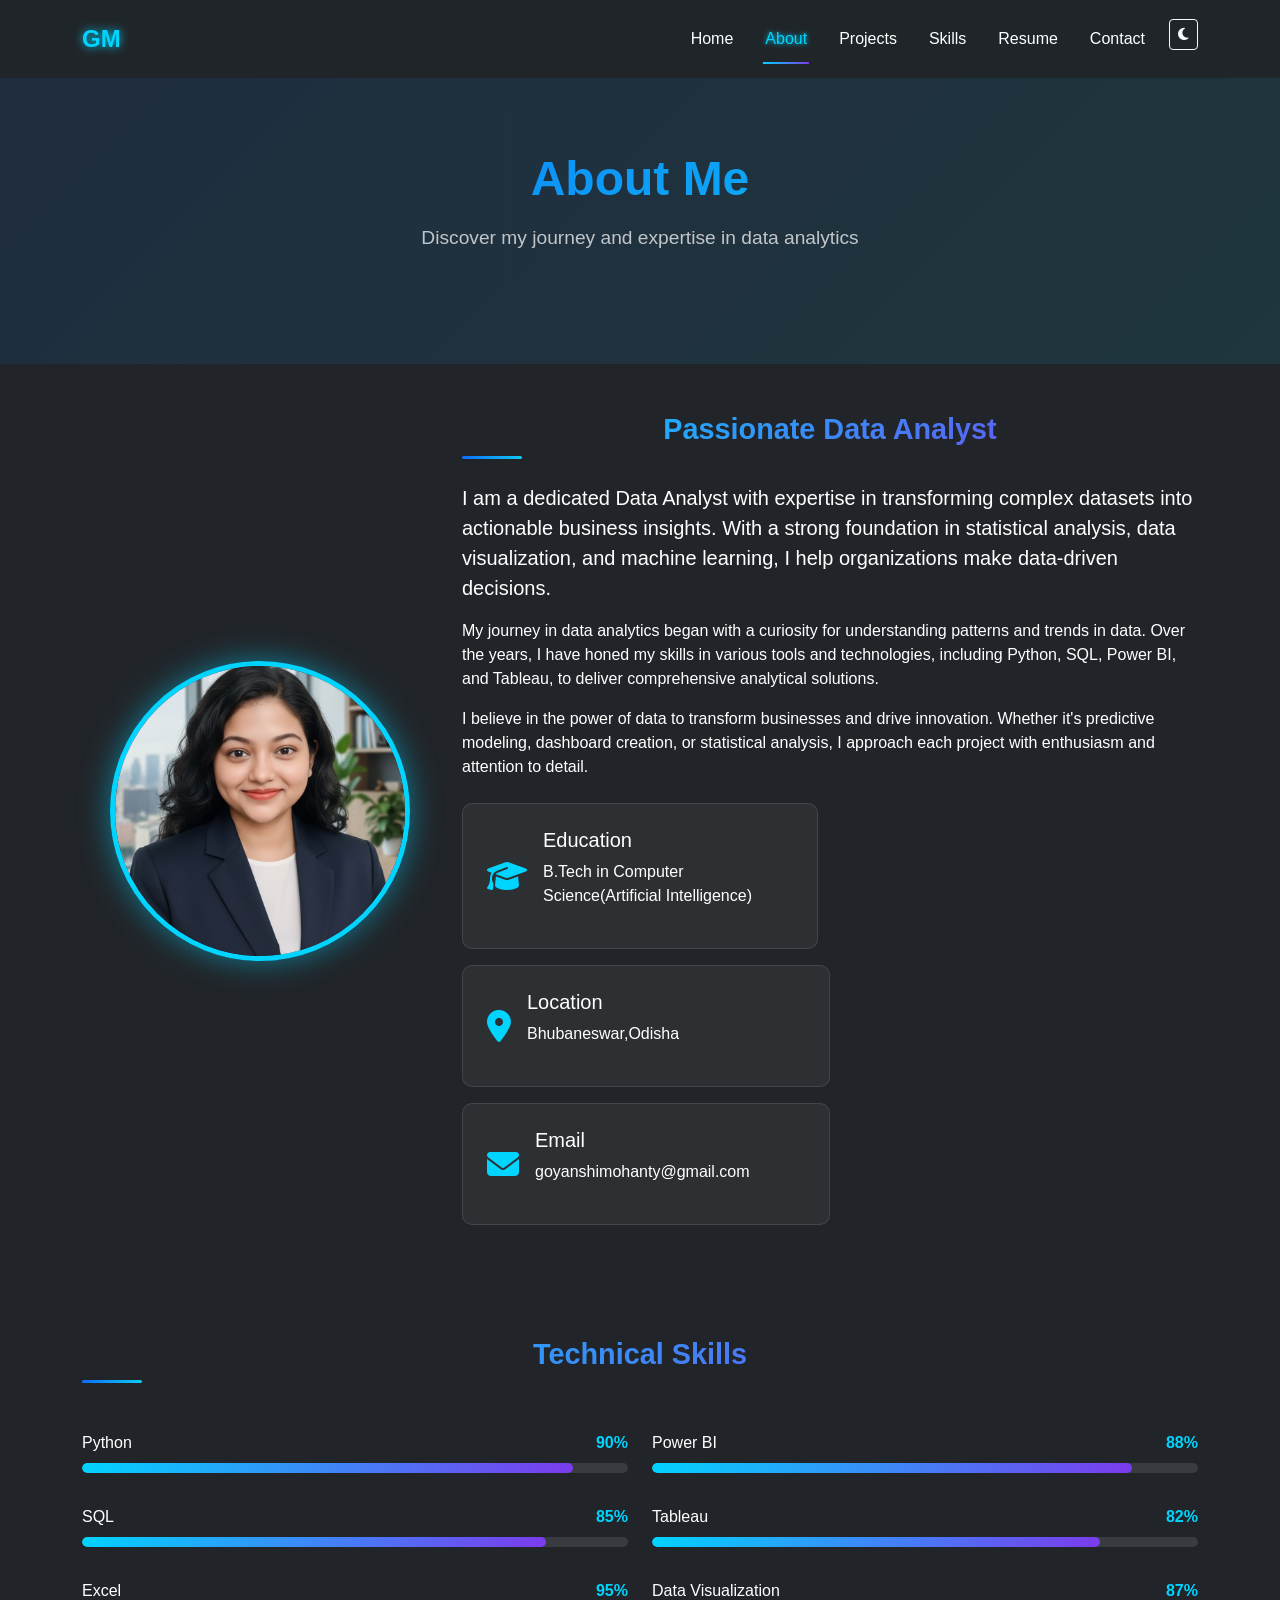
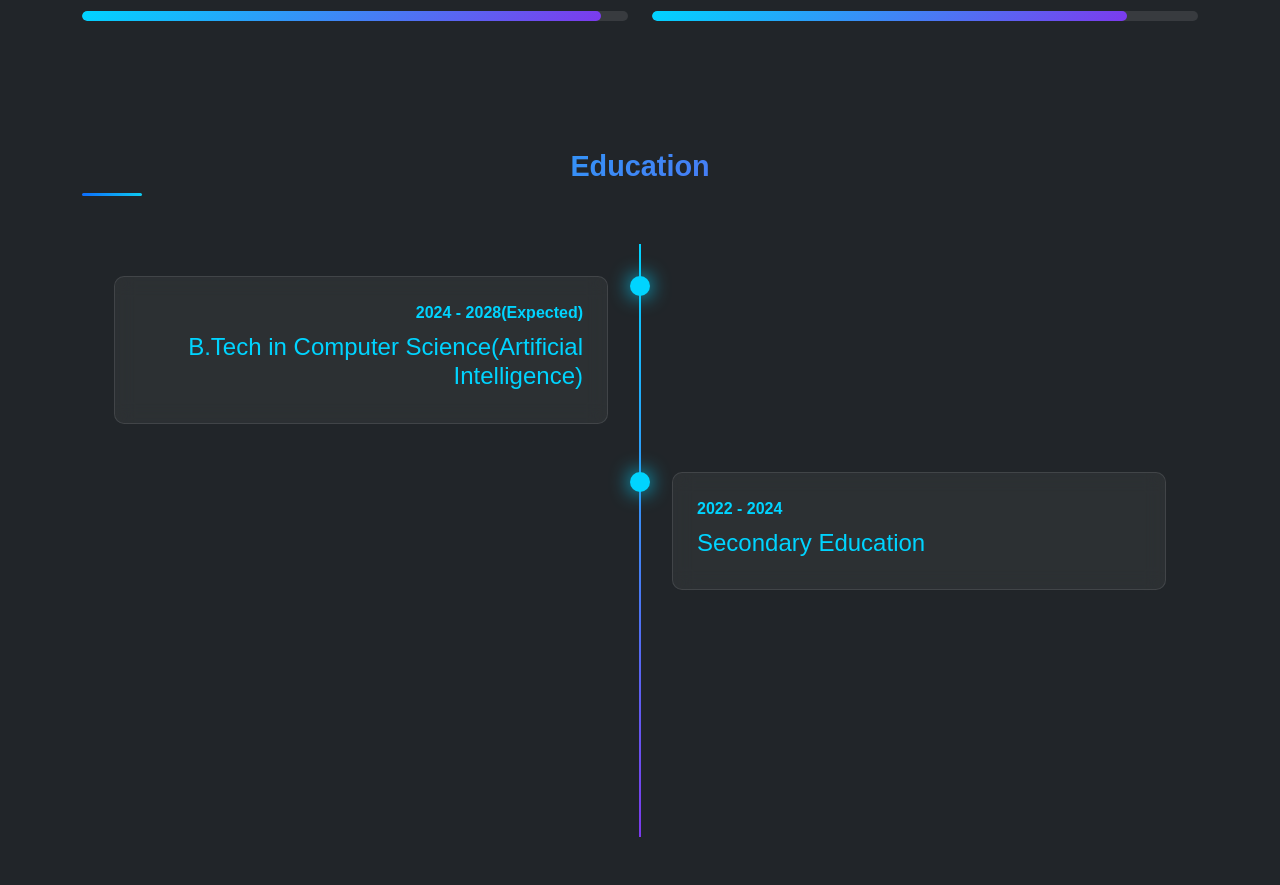
==== about.html @ 5e833d1a "Add files via upload" ====
<!DOCTYPE html>
<html lang="en">
<head>
    <meta charset="UTF-8">
    <meta name="viewport" content="width=device-width, initial-scale=1.0">
    <title>About - Goyanshi Mohanty</title>
    <link href="https://cdn.jsdelivr.net/npm/bootstrap@5.3.0/dist/css/bootstrap.min.css" rel="stylesheet">
    <link rel="stylesheet" href="https://cdnjs.cloudflare.com/ajax/libs/font-awesome/6.4.0/css/all.min.css">
    <link rel="stylesheet" href="css/style.css">
    <link rel="stylesheet" href="css/animations.css">
</head>
<body>
    <!-- Navigation -->
    <nav class="navbar navbar-expand-lg navbar-dark fixed-top" id="mainNav">
        <div class="container">
            <a class="navbar-brand" href="index.html">GM</a>
            <button class="navbar-toggler" type="button" data-bs-toggle="collapse" data-bs-target="#navbarNav">
                <span class="navbar-toggler-icon"></span>
            </button>
            <div class="collapse navbar-collapse" id="navbarNav">
                <ul class="navbar-nav ms-auto">
                    <li class="nav-item"><a class="nav-link" href="index.html">Home</a></li>
                    <li class="nav-item"><a class="nav-link active" href="about.html">About</a></li>
                    <li class="nav-item"><a class="nav-link" href="projects.html">Projects</a></li>
                    <li class="nav-item"><a class="nav-link" href="skills.html">Skills</a></li>
                    <li class="nav-item"><a class="nav-link" href="resume.html">Resume</a></li>
                    <li class="nav-item"><a class="nav-link" href="contact.html">Contact</a></li>
                    <li class="nav-item">
                        <button class="btn btn-outline-light btn-sm ms-2" id="themeToggle">
                            <i class="fas fa-moon"></i>
                        </button>
                    </li>
                </ul>
            </div>
        </div>
    </nav>

    <!-- Page Header -->
    <section class="page-header">
        <div class="container">
            <div class="row">
                <div class="col-lg-12 text-center">
                    <h1 class="page-title">About Me</h1>
                    <p class="page-subtitle">Discover my journey and expertise in data analytics</p>
                </div>
            </div>
        </div>
    </section>

    <!-- About Content -->
    <section class="py-5">
        <div class="container">
            <div class="row align-items-center">
                <div class="col-lg-4">
                    <div class="profile-image-container reveal">
                        <img src="coat.jpg" alt="Goyanshi Mohanty" class="profile-image">
                        <div class="profile-overlay">
                            <div class="profile-info">
                                <h3>Goyanshi Mohanty</h3>
                                <p>Data Analyst</p>
                                <div class="social-links">
                                    <a href="#"><i class="fab fa-linkedin"></i></a>
                                    <a href="#"><i class="fab fa-github"></i></a>
                                    <a href="#"><i class="fab fa-twitter"></i></a>
                                </div>
                            </div>
                        </div>
                    </div>
                </div>
                <div class="col-lg-8">
                    <div class="about-content reveal">
                        <h2 class="section-title">Passionate Data Analyst</h2>
                        <p class="lead">I am a dedicated Data Analyst with expertise in transforming complex datasets into actionable business insights. With a strong foundation in statistical analysis, data visualization, and machine learning, I help organizations make data-driven decisions.</p>
                        <p>My journey in data analytics began with a curiosity for understanding patterns and trends in data. Over the years, I have honed my skills in various tools and technologies, including Python, SQL, Power BI, and Tableau, to deliver comprehensive analytical solutions.</p>
                        <p>I believe in the power of data to transform businesses and drive innovation. Whether it's predictive modeling, dashboard creation, or statistical analysis, I approach each project with enthusiasm and attention to detail.</p>
                        
                        <div class="row mt-4">
                            <div class="col-md-6">
                                <div class="info-box">
                                    <i class="fas fa-graduation-cap"></i>
                                    <div>
                                        <h5>Education</h5>
                                        <p>B.Tech in Computer Science(Artificial Intelligence)</p>
                                    </div>
                                </div>
                            </div>
                            </div>
                            <div class="col-md-6">
                                <div class="info-box">
                                    <i class="fas fa-map-marker-alt"></i>
                                    <div>
                                        <h5>Location</h5>
                                        <p>Bhubaneswar,Odisha</p>
                                    </div>
                                </div>
                            </div>
                            <div class="col-md-6">
                                <div class="info-box">
                                    <i class="fas fa-envelope"></i>
                                    <div>
                                        <h5>Email</h5>
                                        <p>goyanshimohanty@gmail.com</p>
                                    </div>
                                </div>
                            </div>
                        </div>
                    </div>
                </div>
            </div>
        </div>
    </section>

    <!-- Skills Section -->
    <section class="py-5 bg-dark">
        <div class="container">
            <h2 class="section-title text-center mb-5">Technical Skills</h2>
            <div class="row">
                <div class="col-lg-6">
                    <div class="skill-item reveal">
                        <div class="skill-header">
                            <span>Python</span>
                            <span class="skill-percentage">90%</span>
                        </div>
                        <div class="progress">
                            <div class="progress-bar skill-progress" data-skill="90" style="width: 0%"></div>
                        </div>
                    </div>
                    <div class="skill-item reveal">
                        <div class="skill-header">
                            <span>SQL</span>
                            <span class="skill-percentage">85%</span>
                        </div>
                        <div class="progress">
                            <div class="progress-bar skill-progress" data-skill="85" style="width: 0%"></div>
                        </div>
                    </div>
                    <div class="skill-item reveal">
                        <div class="skill-header">
                            <span>Excel</span>
                            <span class="skill-percentage">95%</span>
                        </div>
                        <div class="progress">
                            <div class="progress-bar skill-progress" data-skill="95" style="width: 0%"></div>
                        </div>
                    </div>
                </div>
                <div class="col-lg-6">
                    <div class="skill-item reveal">
                        <div class="skill-header">
                            <span>Power BI</span>
                            <span class="skill-percentage">88%</span>
                        </div>
                        <div class="progress">
                            <div class="progress-bar skill-progress" data-skill="88" style="width: 0%"></div>
                        </div>
                    </div>
                    <div class="skill-item reveal">
                        <div class="skill-header">
                            <span>Tableau</span>
                            <span class="skill-percentage">82%</span>
                        </div>
                        <div class="progress">
                            <div class="progress-bar skill-progress" data-skill="82" style="width: 0%"></div>
                        </div>
                    </div>
                    <div class="skill-item reveal">
                        <div class="skill-header">
                            <span>Data Visualization</span>
                            <span class="skill-percentage">87%</span>
                        </div>
                        <div class="progress">
                            <div class="progress-bar skill-progress" data-skill="87" style="width: 0%"></div>
                        </div>
                    </div>
                </div>
            </div>
        </div>
    </section>

    <!-- Timeline Section -->
    <section class="py-5">
        <div class="container">
            <h2 class="section-title text-center mb-5">Education</h2>
            <div class="timeline">
                <div class="timeline-item reveal">
                    <div class="timeline-dot"></div>
                    <div class="timeline-content">
                        <div class="timeline-date">2024 - 2028(Expected)
                        </div>
                        <h4>B.Tech in Computer Science(Artificial Intelligence)</h4>
                        
                    
                    </div>
                </div>
                <div class="timeline-item reveal">
                    <div class="timeline-dot"></div>
                    <div class="timeline-content">
                        <div class="timeline-date">2022 - 2024</div>
                        <h4>Secondary Education</h4>
                        
                    </div>
                </div>
                <div class="timeline-item reveal">
                    <div class="timeline-dot"></div>
                    <div class="timeline-content">
                        <div class="timeline-date">2022</div>
                        <h4>Board Of Secondary Education</h4>
                        
                    </div>
                </div>
                
        
            </div>
        </div>
    </section>

    <!-- Back to Top Button -->
    <button id="backToTop" class="back-to-top">
        <i class="fas fa-arrow-up"></i>
    </button>

    <script src="https://cdn.jsdelivr.net/npm/bootstrap@5.3.0/dist/js/bootstrap.bundle.min.js"></script>
    <script src="js/main.js"></script>
    <script src="js/animations.js"></script>
</body>
</html>
---- css/style.css ----
/* ===== BASE STYLES ===== */
:root {
    --primary-color: #0d6efd;
    --secondary-color: #6c757d;
    --success-color: #198754;
    --info-color: #0dcaf0;
    --warning-color: #ffc107;
    --danger-color: #dc3545;
    --dark-color: #212529;
    --light-color: #f8f9fa;
    --neon-blue: #00d4ff;
    --neon-purple: #7c3aed;
    --gradient-primary: linear-gradient(135deg, #667eea 0%, #764ba2 100%);
    --gradient-dark: linear-gradient(135deg, #1e3c72 0%, #2a5298 100%);
    --gradient-neon: linear-gradient(135deg, #00d4ff 0%, #7c3aed 100%);
}

* {
    margin: 0;
    padding: 0;
    box-sizing: border-box;
}

body {
    font-family: 'Inter', -apple-system, BlinkMacSystemFont, 'Segoe UI', Roboto, sans-serif;
    background-color: var(--dark-color);
    color: #ffffff;
    overflow-x: hidden;
    transition: all 0.3s ease;
}

body.light-mode {
    background-color: #ffffff;
    color: #333333;
}

body.light-mode .navbar {
    background-color: rgba(255, 255, 255, 0.95) !important;
    box-shadow: 0 2px 10px rgba(0, 0, 0, 0.1);
}

body.light-mode .navbar-brand,
body.light-mode .nav-link {
    color: #333333 !important;
}

body.light-mode .hero-section {
    background: linear-gradient(135deg, #667eea 0%, #764ba2 100%);
}

/* ===== NAVIGATION ===== */
.navbar {
    background-color: rgba(33, 37, 41, 0.95) !important;
    backdrop-filter: blur(10px);
    transition: all 0.3s ease;
    padding: 1rem 0;
}

.navbar-brand {
    font-weight: bold;
    font-size: 1.5rem;
    color: var(--neon-blue) !important;
    text-shadow: 0 0 10px var(--neon-blue);
}

.nav-link {
    color: #ffffff !important;
    margin: 0 0.5rem;
    position: relative;
    transition: all 0.3s ease;
}

.nav-link:hover,
.nav-link.active {
    color: var(--neon-blue) !important;
    text-shadow: 0 0 5px var(--neon-blue);
}

.nav-link::after {
    content: '';
    position: absolute;
    bottom: -5px;
    left: 50%;
    width: 0;
    height: 2px;
    background: var(--gradient-neon);
    transition: all 0.3s ease;
    transform: translateX(-50%);
}

.nav-link:hover::after,
.nav-link.active::after {
    width: 80%;
}

/* ===== HERO SECTION ===== */
.hero-section {
    min-height: 100vh;
    background: var(--gradient-dark);
    position: relative;
    display: flex;
    align-items: center;
    justify-content: center;
    overflow: hidden;
}

.particles-bg {
    position: absolute;
    top: 0;
    left: 0;
    width: 100%;
    height: 100%;
    z-index: 1;
}

.hero-content {
    position: relative;
    z-index: 2;
    text-align: center;
    padding: 2rem;
}

.hero-title {
    font-size: 3.5rem;
    font-weight: bold;
    margin-bottom: 1rem;
    background: var(--gradient-neon);
    -webkit-background-clip: text;
    -webkit-text-fill-color: transparent;
    background-clip: text;
    text-shadow: 0 0 30px rgba(0, 212, 255, 0.5);
}

.hero-subtitle {
    font-size: 1.5rem;
    color: #b8c5d6;
    margin-bottom: 2rem;
    opacity: 0.9;
}

.hero-buttons .btn {
    margin: 0.5rem;
    padding: 0.75rem 2rem;
    font-size: 1.1rem;
    border-radius: 50px;
    transition: all 0.3s ease;
    position: relative;
    overflow: hidden;
}

.hero-buttons .btn-primary {
    background: var(--gradient-neon);
    border: none;
    box-shadow: 0 4px 15px rgba(0, 212, 255, 0.4);
}

.hero-buttons .btn-primary:hover {
    transform: translateY(-2px);
    box-shadow: 0 6px 20px rgba(0, 212, 255, 0.6);
}

.hero-buttons .btn-outline-light:hover {
    background: rgba(255, 255, 255, 0.1);
    transform: translateY(-2px);
}

/* ===== STATS SECTION ===== */
.hero-stats {
    margin-top: 4rem;
}

.stat-item {
    text-align: center;
    padding: 1rem;
}

.stat-item h3 {
    font-size: 2.5rem;
    font-weight: bold;
    color: var(--neon-blue);
    margin-bottom: 0.5rem;
}

.stat-item p {
    color: #b8c5d6;
    font-size: 1.1rem;
}

/* ===== PAGE HEADER ===== */
.page-header {
    padding: 8rem 0 4rem 0;
    background: var(--gradient-dark);
    text-align: center;
    position: relative;
}

.page-title {
    font-size: 3rem;
    font-weight: bold;
    margin-bottom: 1rem;
    background: var(--gradient-neon);
    -webkit-background-clip: text;
    -webkit-text-fill-color: transparent;
    background-clip: text;
}

.page-subtitle {
    font-size: 1.2rem;
    color: #b8c5d6;
    opacity: 0.9;
}

/* ===== SECTION TITLES ===== */
.section-title {
    font-size: 2.5rem;
    font-weight: bold;
    margin-bottom: 2rem;
    background: var(--gradient-neon);
    -webkit-background-clip: text;
    -webkit-text-fill-color: transparent;
    background-clip: text;
    text-align: center;
}

/* ===== CARDS ===== */
.dashboard-card,
.chart-card,
.project-card,
.skill-category-card {
    background: rgba(255, 255, 255, 0.05);
    border: 1px solid rgba(255, 255, 255, 0.1);
    border-radius: 15px;
    padding: 2rem;
    margin-bottom: 2rem;
    backdrop-filter: blur(10px);
    transition: all 0.3s ease;
    position: relative;
    overflow: hidden;
}

.dashboard-card:hover,
.chart-card:hover,
.project-card:hover,
.skill-category-card:hover {
    transform: translateY(-5px);
    box-shadow: 0 10px 30px rgba(0, 212, 255, 0.3);
    border-color: var(--neon-blue);
}

.card-icon {
    font-size: 3rem;
    margin-bottom: 1rem;
    text-align: center;
}

.dashboard-card h3 {
    font-size: 2.5rem;
    font-weight: bold;
    color: var(--neon-blue);
    margin-bottom: 0.5rem;
    text-align: center;
}

.dashboard-card p {
    text-align: center;
    color: #b8c5d6;
}

/* ===== PROJECT CARDS ===== */
.project-image {
    position: relative;
    overflow: hidden;
    border-radius: 10px;
    margin-bottom: 1rem;
}

.project-image img {
    width: 100%;
    height: 250px;
    object-fit: cover;
    transition: transform 0.3s ease;
}

.project-card:hover .project-image img {
    transform: scale(1.05);
}

.project-overlay {
    position: absolute;
    top: 0;
    left: 0;
    right: 0;
    bottom: 0;
    background: rgba(0, 0, 0, 0.7);
    display: flex;
    align-items: center;
    justify-content: center;
    opacity: 0;
    transition: opacity 0.3s ease;
}

.project-card:hover .project-overlay {
    opacity: 1;
}

.project-content h4 {
    color: var(--neon-blue);
    margin-bottom: 1rem;
}

.project-content p {
    color: #b8c5d6;
    margin-bottom: 1rem;
}

.project-tools .badge {
    margin: 0.25rem;
    padding: 0.5rem 1rem;
    font-size: 0.85rem;
}

/* ===== SKILLS ===== */
.skill-item,
.skill-advanced {
    margin-bottom: 2rem;
}

.skill-header {
    display: flex;
    justify-content: space-between;
    margin-bottom: 0.5rem;
}

.skill-percentage {
    color: var(--neon-blue);
    font-weight: bold;
}

.progress {
    height: 10px;
    background-color: rgba(255, 255, 255, 0.1);
    border-radius: 5px;
    overflow: hidden;
}

.progress-bar {
    background: var(--gradient-neon);
    transition: width 2s ease;
    border-radius: 5px;
}

/* ===== TIMELINE ===== */
.timeline {
    position: relative;
    padding: 2rem 0;
}

.timeline::before {
    content: '';
    position: absolute;
    left: 50%;
    top: 0;
    bottom: 0;
    width: 2px;
    background: var(--gradient-neon);
    transform: translateX(-50%);
}

.timeline-item {
    position: relative;
    margin-bottom: 3rem;
    width: 50%;
    padding: 0 2rem;
}

.timeline-item:nth-child(odd) {
    left: 0;
    text-align: right;
}

.timeline-item:nth-child(even) {
    left: 50%;
    text-align: left;
}

.timeline-dot {
    position: absolute;
    top: 0;
    width: 20px;
    height: 20px;
    background: var(--neon-blue);
    border-radius: 50%;
    box-shadow: 0 0 20px var(--neon-blue);
    z-index: 1;
}

.timeline-item:nth-child(odd) .timeline-dot {
    right: -10px;
}

.timeline-item:nth-child(even) .timeline-dot {
    left: -10px;
}

.timeline-content {
    background: rgba(255, 255, 255, 0.05);
    border: 1px solid rgba(255, 255, 255, 0.1);
    border-radius: 10px;
    padding: 1.5rem;
    backdrop-filter: blur(10px);
}

.timeline-date {
    color: var(--neon-blue);
    font-weight: bold;
    margin-bottom: 0.5rem;
}

.timeline-content h4 {
    color: var(--neon-blue);
    margin-bottom: 0.5rem;
}

.timeline-content h5 {
    color: #b8c5d6;
    margin-bottom: 1rem;
}

/* ===== PROFILE IMAGE ===== */
.profile-image-container {
    position: relative;
    text-align: center;
    margin-bottom: 2rem;
}

.profile-image {
    width: 300px;
    height: 300px;
    border-radius: 50%;
    object-fit: cover;
    border: 5px solid var(--neon-blue);
    box-shadow: 0 0 30px rgba(0, 212, 255, 0.5);
    transition: all 0.3s ease;
}

.profile-image:hover {
    transform: scale(1.05);
    box-shadow: 0 0 50px rgba(0, 212, 255, 0.8);
}

.profile-overlay {
    position: absolute;
    top: 0;
    left: 50%;
    transform: translateX(-50%);
    width: 300px;
    height: 300px;
    border-radius: 50%;
    background: rgba(0, 0, 0, 0.8);
    display: flex;
    align-items: center;
    justify-content: center;
    opacity: 0;
    transition: opacity 0.3s ease;
}

.profile-image-container:hover .profile-overlay {
    opacity: 1;
}

.profile-info h3 {
    color: var(--neon-blue);
    margin-bottom: 0.5rem;
}

.social-links {
    margin-top: 1rem;
}

.social-links a {
    display: inline-block;
    width: 40px;
    height: 40px;
    line-height: 40px;
    text-align: center;
    background: var(--gradient-neon);
    border-radius: 50%;
    color: white;
    margin: 0 0.5rem;
    transition: all 0.3s ease;
}

.social-links a:hover {
    transform: translateY(-3px);
    box-shadow: 0 5px 15px rgba(0, 212, 255, 0.5);
}

/* ===== INFO BOXES ===== */
.info-box {
    display: flex;
    align-items: center;
    background: rgba(255, 255, 255, 0.05);
    border: 1px solid rgba(255, 255, 255, 0.1);
    border-radius: 10px;
    padding: 1.5rem;
    margin-bottom: 1rem;
    transition: all 0.3s ease;
}

.info-box:hover {
    transform: translateX(5px);
    border-color: var(--neon-blue);
}

.info-box i {
    font-size: 2rem;
    color: var(--neon-blue);
    margin-right: 1rem;
}

/* ===== FILTER BUTTONS ===== */
.filter-buttons {
    margin-bottom: 2rem;
}

.filter-btn {
    margin: 0.5rem;
    border-radius: 50px;
    padding: 0.5rem 1.5rem;
    transition: all 0.3s ease;
}

.filter-btn.active {
    background: var(--gradient-neon);
    border-color: transparent;
}

.filter-btn:hover {
    transform: translateY(-2px);
}

/* ===== RESUME STYLES ===== */
.resume-section {
    background: rgba(255, 255, 255, 0.05);
    border: 1px solid rgba(255, 255, 255, 0.1);
    border-radius: 15px;
    padding: 2rem;
    margin-bottom: 2rem;
    backdrop-filter: blur(10px);
}

.contact-info {
    margin-top: 1rem;
}

.contact-item {
    display: flex;
    align-items: center;
    margin-bottom: 1rem;
    color: #b8c5d6;
}

.contact-item i {
    color: var(--neon-blue);
    margin-right: 1rem;
    width: 20px;
}

.skills-grid {
    display: grid;
    grid-template-columns: 1fr;
    gap: 1rem;
}

.skill-category h4 {
    color: var(--neon-blue);
    margin-bottom: 0.5rem;
}

.skill-category ul {
    list-style: none;
    padding: 0;
}

.skill-category li {
    padding: 0.25rem 0;
    color: #b8c5d6;
}

.education-item {
    margin-bottom: 2rem;
    padding-bottom: 1rem;
    border-bottom: 1px solid rgba(255, 255, 255, 0.1);
}

.education-item:last-child {
    border-bottom: none;
}

.education-item h4 {
    color: var(--neon-blue);
    margin-bottom: 0.5rem;
}

.institution {
    color: #b8c5d6;
    margin-bottom: 0.25rem;
}

.date {
    color: var(--neon-blue);
    font-weight: bold;
    margin-bottom: 0.5rem;
}

.experience-item {
    margin-bottom: 2rem;
    padding-bottom: 1rem;
    border-bottom: 1px solid rgba(255, 255, 255, 0.1);
}

.experience-item:last-child {
    border-bottom: none;
}

.experience-header {
    display: flex;
    justify-content: space-between;
    align-items: center;
    margin-bottom: 0.5rem;
}

.experience-header h4 {
    color: var(--neon-blue);
    margin: 0;
}

.experience-date {
    color: var(--neon-blue);
    font-weight: bold;
}

.company {
    color: #b8c5d6;
    margin-bottom: 1rem;
}

.experience-details {
    list-style: none;
    padding: 0;
}

.experience-details li {
    position: relative;
    padding-left: 1.5rem;
    margin-bottom: 0.5rem;
    color: #b8c5d6;
}

.experience-details li::before {
    content: '▸';
    position: absolute;
    left: 0;
    color: var(--neon-blue);
}

.certifications-grid {
    display: grid;
    grid-template-columns: 1fr;
    gap: 1rem;
}

.certification-item {
    display: flex;
    align-items: center;
    background: rgba(255, 255, 255, 0.05);
    border: 1px solid rgba(255, 255, 255, 0.1);
    border-radius: 10px;
    padding: 1rem;
    transition: all 0.3s ease;
}

.certification-item:hover {
    transform: translateY(-2px);
    border-color: var(--neon-blue);
}

.cert-icon {
    font-size: 2rem;
    color: var(--neon-blue);
    margin-right: 1rem;
}

.cert-details h4 {
    color: var(--neon-blue);
    margin-bottom: 0.25rem;
}

.cert-details p {
    color: #b8c5d6;
    margin-bottom: 0.25rem;
}

.cert-date {
    color: var(--neon-blue);
    font-size: 0.9rem;
}

.achievements-list {
    margin-top: 1rem;
}

.achievement-item {
    display: flex;
    align-items: flex-start;
    margin-bottom: 1.5rem;
}

.achievement-item i {
    font-size: 1.5rem;
    margin-right: 1rem;
    margin-top: 0.25rem;
}

.achievement-item h4 {
    color: var(--neon-blue);
    margin-bottom: 0.25rem;
}

.achievement-item p {
    color: #b8c5d6;
    margin: 0;
}

/* ===== CONTACT FORM ===== */
.contact-form-container,
.contact-info-container {
    background: rgba(255, 255, 255, 0.05);
    border: 1px solid rgba(255, 255, 255, 0.1);
    border-radius: 15px;
    padding: 2rem;
    backdrop-filter: blur(10px);
}

.form-control {
    background: rgba(255, 255, 255, 0.1);
    border: 1px solid rgba(255, 255, 255, 0.2);
    color: #ffffff;
    border-radius: 10px;
    padding: 0.75rem 1rem;
    transition: all 0.3s ease;
}

.form-control:focus {
    background: rgba(255, 255, 255, 0.15);
    border-color: var(--neon-blue);
    box-shadow: 0 0 15px rgba(0, 212, 255, 0.3);
    color: #ffffff;
}

.form-control::placeholder {
    color: rgba(255, 255, 255, 0.5);
}

.form-label {
    color: #b8c5d6;
    margin-bottom: 0.5rem;
    font-weight: 500;
}

.contact-info-grid {
    display: grid;
    gap: 1.5rem;
}

.contact-info-item {
    display: flex;
    align-items: center;
    background: rgba(255, 255, 255, 0.05);
    border: 1px solid rgba(255, 255, 255, 0.1);
    border-radius: 10px;
    padding: 1.5rem;
    transition: all 0.3s ease;
}

.contact-info-item:hover {
    transform: translateY(-2px);
    border-color: var(--neon-blue);
}

.contact-icon {
    width: 50px;
    height: 50px;
    background: var(--gradient-neon);
    border-radius: 50%;
    display: flex;
    align-items: center;
    justify-content: center;
    margin-right: 1rem;
    font-size: 1.5rem;
    color: white;
}

.contact-details h4 {
    color: var(--neon-blue);
    margin-bottom: 0.5rem;
}

.contact-details p {
    color: #b8c5d6;
    margin-bottom: 0.5rem;
}

.social-section h4 {
    color: var(--neon-blue);
    margin-bottom: 1rem;
}

.social-links {
    display: flex;
    gap: 1rem;
}

.social-link {
    width: 50px;
    height: 50px;
    border-radius: 50%;
    display: flex;
    align-items: center;
    justify-content: center;
    font-size: 1.5rem;
    color: white;
    transition: all 0.3s ease;
}

.social-link.linkedin {
    background: #0077b5;
}

.social-link.github {
    background: #333333;
}

.social-link.twitter {
    background: #1da1f2;
}

.social-link.instagram {
    background: linear-gradient(45deg, #f09433 0%, #e6683c 25%, #dc2743 50%, #cc2366 75%, #bc1888 100%);
}

.social-link.medium {
    background: #000000;
}

.social-link:hover {
    transform: translateY(-3px);
    box-shadow: 0 5px 15px rgba(0, 0, 0, 0.3);
}

.map-container {
    border-radius: 15px;
    overflow: hidden;
    box-shadow: 0 10px 30px rgba(0, 0, 0, 0.3);
}

.accordion-item {
    background: rgba(255, 255, 255, 0.05);
    border: 1px solid rgba(255, 255, 255, 0.1);
    margin-bottom: 1rem;
    border-radius: 10px;
    overflow: hidden;
}

.accordion-button {
    background: rgba(255, 255, 255, 0.05);
    color: #ffffff;
    border: none;
    font-weight: 500;
}

.accordion-button:not(.collapsed) {
    background: var(--gradient-neon);
    color: #ffffff;
}

.accordion-button:focus {
    box-shadow: none;
    border: none;
}

.accordion-body {
    background: rgba(255, 255, 255, 0.02);
    color: #b8c5d6;
}

/* ===== ADMIN PANEL ===== */
.admin-panel {
    position: fixed;
    top: 0;
    right: -400px;
    width: 400px;
    height: 100vh;
    background: rgba(33, 37, 41, 0.98);
    backdrop-filter: blur(10px);
    border-left: 1px solid rgba(255, 255, 255, 0.1);
    z-index: 9999;
    transition: right 0.3s ease;
    overflow-y: auto;
}

.admin-panel.active {
    right: 0;
}

.admin-header {
    display: flex;
    justify-content: space-between;
    align-items: center;
    padding: 1.5rem;
    border-bottom: 1px solid rgba(255, 255, 255, 0.1);
}

.admin-header h4 {
    color: var(--neon-blue);
    margin: 0;
}

.admin-close {
    background: none;
    border: none;
    color: #ffffff;
    font-size: 1.5rem;
    cursor: pointer;
    transition: color 0.3s ease;
}

.admin-close:hover {
    color: var(--neon-blue);
}

.admin-content {
    padding: 1.5rem;
}

.admin-tabs {
    display: flex;
    margin-bottom: 1.5rem;
    border-bottom: 1px solid rgba(255, 255, 255, 0.1);
}

.admin-tab {
    background: none;
    border: none;
    color: #b8c5d6;
    padding: 0.75rem 1rem;
    cursor: pointer;
    transition: all 0.3s ease;
    border-bottom: 2px solid transparent;
}

.admin-tab.active {
    color: var(--neon-blue);
    border-bottom-color: var(--neon-blue);
}

.tab-pane {
    display: none;
}

.tab-pane.active {
    display: block;
}

/* ===== CHATBOT ===== */
.chatbot-container {
    position: fixed;
    bottom: 100px;
    right: 20px;
    width: 350px;
    height: 450px;
    background: rgba(33, 37, 41, 0.98);
    backdrop-filter: blur(10px);
    border: 1px solid rgba(255, 255, 255, 0.1);
    border-radius: 15px;
    z-index: 9998;
    display: none;
    flex-direction: column;
    overflow: hidden;
}

.chatbot-container.active {
    display: flex;
}

.chatbot-header {
    background: var(--gradient-neon);
    padding: 1rem;
    display: flex;
    align-items: center;
    justify-content: space-between;
    color: white;
}

.chatbot-close {
    background: none;
    border: none;
    color: white;
    font-size: 1.2rem;
    cursor: pointer;
}

.chatbot-messages {
    flex: 1;
    padding: 1rem;
    overflow-y: auto;
    display: flex;
    flex-direction: column;
    gap: 0.75rem;
}

.chatbot-message {
    max-width: 80%;
    padding: 0.75rem;
    border-radius: 10px;
    word-wrap: break-word;
}

.chatbot-message.bot {
    background: rgba(0, 212, 255, 0.1);
    border: 1px solid rgba(0, 212, 255, 0.3);
    align-self: flex-start;
}

.chatbot-message.user {
    background: var(--gradient-neon);
    align-self: flex-end;
    color: white;
}

.chatbot-input {
    padding: 1rem;
    border-top: 1px solid rgba(255, 255, 255, 0.1);
    display: flex;
    gap: 0.5rem;
}

.chatbot-input input {
    flex: 1;
    background: rgba(255, 255, 255, 0.1);
    border: 1px solid rgba(255, 255, 255, 0.2);
    border-radius: 25px;
    padding: 0.5rem 1rem;
    color: white;
}

.chatbot-input button {
    background: var(--gradient-neon);
    border: none;
    border-radius: 50%;
    width: 40px;
    height: 40px;
    color: white;
    cursor: pointer;
    transition: all 0.3s ease;
}

.chatbot-input button:hover {
    transform: scale(1.1);
}

.chatbot-toggle {
    position: fixed;
    bottom: 20px;
    right: 20px;
    width: 60px;
    height: 60px;
    background: var(--gradient-neon);
    border: none;
    border-radius: 50%;
    color: white;
    font-size: 1.5rem;
    cursor: pointer;
    box-shadow: 0 5px 20px rgba(0, 212, 255, 0.5);
    transition: all 0.3s ease;
    z-index: 9997;
}

.chatbot-toggle:hover {
    transform: scale(1.1);
    box-shadow: 0 8px 25px rgba(0, 212, 255, 0.7);
}

/* ===== BACK TO TOP ===== */
.back-to-top {
    position: fixed;
    bottom: 20px;
    left: 20px;
    width: 50px;
    height: 50px;
    background: var(--gradient-neon);
    border: none;
    border-radius: 50%;
    color: white;
    font-size: 1.2rem;
    cursor: pointer;
    opacity: 0;
    visibility: hidden;
    transition: all 0.3s ease;
    z-index: 9996;
}

.back-to-top.visible {
    opacity: 1;
    visibility: visible;
}

.back-to-top:hover {
    transform: translateY(-3px);
    box-shadow: 0 5px 20px rgba(0, 212, 255, 0.5);
}

/* ===== LOADER ===== */
.loader {
    position: fixed;
    top: 0;
    left: 0;
    width: 100%;
    height: 100%;
    background: var(--gradient-dark);
    display: flex;
    flex-direction: column;
    align-items: center;
    justify-content: center;
    z-index: 10000;
    transition: opacity 0.5s ease;
}

.loader.hidden {
    opacity: 0;
    pointer-events: none;
}

.loader-spinner {
    width: 60px;
    height: 60px;
    border: 4px solid rgba(255, 255, 255, 0.1);
    border-top: 4px solid var(--neon-blue);
    border-radius: 50%;
    animation: spin 1s linear infinite;
    margin-bottom: 1rem;
}

@keyframes spin {
    0% { transform: rotate(0deg); }
    100% { transform: rotate(360deg); }
}

.loader p {
    color: #b8c5d6;
    font-size: 1.2rem;
}

/* ===== SCROLL INDICATOR ===== */
.scroll-indicator {
    position: absolute;
    bottom: 30px;
    left: 50%;
    transform: translateX(-50%);
    color: var(--neon-blue);
    font-size: 2rem;
    animation: bounce 2s infinite;
    z-index: 2;
}

@keyframes bounce {
    0%, 20%, 50%, 80%, 100% {
        transform: translateX(-50%) translateY(0);
    }
    40% {
        transform: translateX(-50%) translateY(-10px);
    }
    60% {
        transform: translateX(-50%) translateY(-5px);
    }
}

/* ===== RESPONSIVE DESIGN ===== */
@media (max-width: 768px) {
    .hero-title {
        font-size: 2.5rem;
    }
    
    .hero-subtitle {
        font-size: 1.2rem;
    }
    
    .page-title {
        font-size: 2rem;
    }
    
    .section-title {
        font-size: 1.8rem;
    }
    
    .timeline::before {
        left: 30px;
    }
    
    .timeline-item {
        width: 100%;
        left: 0 !important;
        padding-left: 60px;
        text-align: left !important;
    }
    
    .timeline-dot {
        left: 20px !important;
        right: auto !important;
    }
    
    .admin-panel {
        width: 100%;
        right: -100%;
    }
    
    .chatbot-container {
        width: 90%;
        right: 5%;
        left: 5%;
    }
    
    .profile-image {
        width: 200px;
        height: 200px;
    }
    
    .profile-overlay {
        width: 200px;
        height: 200px;
    }
}

@media (max-width: 576px) {
    .hero-buttons .btn {
        display: block;
        width: 100%;
        margin: 0.5rem 0;
    }
    
    .stat-item {
        margin-bottom: 1rem;
    }
    
    .filter-buttons {
        text-align: center;
    }
    
    .filter-btn {
        display: block;
        width: 100%;
        margin: 0.25rem 0;
    }
}

/* ===== UTILITY CLASSES ===== */
.reveal {
    opacity: 0;
    transform: translateY(30px);
    transition: all 0.8s ease;
}

.reveal.active {
    opacity: 1;
    transform: translateY(0);
}

.text-neon {
    color: var(--neon-blue);
    text-shadow: 0 0 10px var(--neon-blue);
}

.bg-glass {
    background: rgba(255, 255, 255, 0.05);
    backdrop-filter: blur(10px);
    border: 1px solid rgba(255, 255, 255, 0.1);
}

.border-neon {
    border: 1px solid var(--neon-blue);
    box-shadow: 0 0 15px rgba(0, 212, 255, 0.3);
}


/* ===== CERTIFICATION STYLES ===== */
.certifications-grid {
    display: grid;
    grid-template-columns: repeat(auto-fill, minmax(300px, 1fr));
    gap: 2rem;
    margin-top: 2rem;
}

.certification-item {
    background: rgba(255, 255, 255, 0.05);
    border-radius: 15px;
    padding: 1.5rem;
    display: flex;
    gap: 1.5rem;
    align-items: flex-start;
    transition: all 0.3s ease;
    border: 1px solid rgba(255, 255, 255, 0.1);
}

.certification-item:hover {
    transform: translateY(-5px);
    box-shadow: 0 10px 30px rgba(0, 0, 0, 0.3);
    border-color: rgba(255, 255, 255, 0.2);
}

.cert-logo {
    width: 80px;
    height: 80px;
    min-width: 80px;
    background: white;
    border-radius: 12px;
    display: flex;
    align-items: center;
    justify-content: center;
    padding: 10px;
    box-shadow: 0 4px 15px rgba(0, 0, 0, 0.2);
}

.cert-logo img {
    width: 100%;
    height: 100%;
    object-fit: contain;
}

.cert-icon {
    width: 60px;
    height: 60px;
    min-width: 60px;
    border-radius: 12px;
    display: flex;
    align-items: center;
    justify-content: center;
    font-size: 1.8rem;
    color: white;
    box-shadow: 0 4px 15px rgba(0, 0, 0, 0.2);
}

.cert-icon i {
    filter: drop-shadow(0 2px 4px rgba(0, 0, 0, 0.2));
}

.cert-details {
    flex: 1;
}

.cert-details h4 {
    font-size: 1.1rem;
    font-weight: 700;
    margin-bottom: 0.5rem;
    color: #fff;
    letter-spacing: 0.5px;
}

.cert-details p {
    font-size: 0.9rem;
    color: rgba(255, 255, 255, 0.8);
    margin-bottom: 0.3rem;
    line-height: 1.5;
}

.cert-date {
    display: inline-block;
    background: rgba(255, 255, 255, 0.1);
    padding: 0.25rem 0.75rem;
    border-radius: 20px;
    font-size: 0.85rem;
    color: rgba(255, 255, 255, 0.9);
    margin-top: 0.5rem;
    font-weight: 600;
}

/* Responsive Certifications */
@media (max-width: 768px) {
    .certifications-grid {
        grid-template-columns: 1fr;
        gap: 1.5rem;
    }
    
    .certification-item {
        flex-direction: column;
        text-align: center;
        align-items: center;
    }
    
    .cert-icon {
        margin-bottom: 1rem;
    }
}

/* Resume Section Styles */
.resume-section {
    background: rgba(255, 255, 255, 0.03);
    border-radius: 15px;
    padding: 2rem;
    margin-bottom: 2rem;
    border: 1px solid rgba(255, 255, 255, 0.05);
}

.section-title {
    font-size: 1.8rem;
    font-weight: 700;
    margin-bottom: 1.5rem;
    color: #fff;
    position: relative;
    padding-bottom: 0.75rem;
}

.section-title::after {
    content: '';
    position: absolute;
    bottom: 0;
    left: 0;
    width: 60px;
    height: 3px;
    background: linear-gradient(90deg, #0d6efd, #0dcaf0);
    border-radius: 2px;
}

/* Experience Item Styles */
.experience-item {
    margin-bottom: 2rem;
    padding-bottom: 2rem;
    border-bottom: 1px solid rgba(255, 255, 255, 0.1);
}

.experience-item:last-child {
    border-bottom: none;
    margin-bottom: 0;
    padding-bottom: 0;
}

.experience-header {
    display: flex;
    justify-content: space-between;
    align-items: center;
    margin-bottom: 0.5rem;
    flex-wrap: wrap;
}

.experience-header h4 {
    font-size: 1.3rem;
    font-weight: 600;
    color: #fff;
    margin: 0;
}

.experience-date {
    background: linear-gradient(135deg, #0d6efd, #0dcaf0);
    padding: 0.25rem 1rem;
    border-radius: 20px;
    font-size: 0.9rem;
    color: white;
    font-weight: 600;
}

.company {
    font-size: 1.1rem;
    color: rgba(255, 255, 255, 0.8);
    font-weight: 500;
    margin-bottom: 1rem;
}

.experience-details {
    list-style: none;
    padding-left: 0;
}

.experience-details li {
    position: relative;
    padding-left: 1.5rem;
    margin-bottom: 0.75rem;
    color: rgba(255, 255, 255, 0.8);
    line-height: 1.6;
}

.experience-details li::before {
    content: '▹';
    position: absolute;
    left: 0;
    color: #0dcaf0;
    font-weight: bold;
}

/* Education Item Styles */
.education-item {
    margin-bottom: 2rem;
    padding: 1.5rem;
    background: rgba(255, 255, 255, 0.03);
    border-radius: 10px;
    border-left: 3px solid #0d6efd;
}

.education-item h4 {
    font-size: 1.2rem;
    font-weight: 600;
    color: #fff;
    margin-bottom: 0.5rem;
}

.education-item .institution {
    font-size: 1rem;
    color: rgba(255, 255, 255, 0.9);
    font-weight: 500;
    margin-bottom: 0.25rem;
}

.education-item .date {
    font-size: 0.9rem;
    color: rgba(255, 255, 255, 0.7);
    font-style: italic;
    margin-bottom: 0.5rem;
}

.education-item p:last-child {
    margin-bottom: 0;
    color: rgba(255, 255, 255, 0.8);
}

/* Skills Grid */
.skills-grid {
    display: grid;
    gap: 1.5rem;
}

.skill-category {
    background: rgba(255, 255, 255, 0.03);
    padding: 1.5rem;
    border-radius: 10px;
    border: 1px solid rgba(255, 255, 255, 0.05);
}

.skill-category h4 {
    font-size: 1.1rem;
    font-weight: 600;
    color: #0dcaf0;
    margin-bottom: 1rem;
}

.skill-category ul {
    list-style: none;
    padding: 0;
    margin: 0;
}

.skill-category li {
    padding: 0.5rem 0;
    color: rgba(255, 255, 255, 0.8);
    position: relative;
    padding-left: 1.5rem;
}

.skill-category li::before {
    content: '✓';
    position: absolute;
    left: 0;
    color: #0d6efd;
    font-weight: bold;
}

/* Page Header */
.page-header {
    padding: 150px 0 80px;
    background: linear-gradient(135deg, rgba(13, 110, 253, 0.1), rgba(13, 202, 240, 0.1));
    text-align: center;
}

.page-title {
    font-size: 3rem;
    font-weight: 700;
    margin-bottom: 1rem;
    background: linear-gradient(135deg, #0d6efd, #0dcaf0);
    -webkit-background-clip: text;
    -webkit-text-fill-color: transparent;
    background-clip: text;
}

.page-subtitle {
    font-size: 1.2rem;
    color: rgba(255, 255, 255, 0.8);
    margin-bottom: 2rem;
}

/* Contact Info in Resume */
.contact-info {
    padding: 1rem 0;
}

.contact-item {
    display: flex;
    align-items: center;
    gap: 0.75rem;
    color: rgba(255, 255, 255, 0.8);
    font-size: 0.95rem;
}

.contact-item i {
    color: #0dcaf0;
    font-size: 1.1rem;
}

.social-links {
    display: flex;
    gap: 1rem;
    margin-top: 1rem;
}

.social-links a {
    width: 40px;
    height: 40px;
    border-radius: 50%;
    background: rgba(255, 255, 255, 0.05);
    display: flex;
    align-items: center;
    justify-content: center;
    color: #0dcaf0;
    transition: all 0.3s ease;
    border: 1px solid rgba(255, 255, 255, 0.1);
}

.social-links a:hover {
    background: linear-gradient(135deg, #0d6efd, #0dcaf0);
    color: white;
    transform: translateY(-3px);
    box-shadow: 0 5px 15px rgba(13, 110, 253, 0.3);
}

/* Print Styles */
@media print {
    body {
        background: white !important;
        color: black !important;
    }
    
    .navbar,
    .back-to-top,
    .page-header .btn,
    .footer {
        display: none !important;
    }
    
    .page-header {
        padding: 20px 0;
        background: none;
    }
    
    .page-title {
        color: black !important;
        -webkit-text-fill-color: black !important;
    }
    
    .certification-item,
    .resume-section,
    .education-item {
        break-inside: avoid;
        page-break-inside: avoid;
    }
    
    .cert-icon {
        print-color-adjust: exact;
        -webkit-print-color-adjust: exact;
    }
}
---- css/animations.css ----
/* ===== ANIMATIONS CSS ===== */

/* ===== TYPING ANIMATION ===== */
.typing-cursor {
    display: inline-block;
    width: 3px;
    height: 1.2em;
    background-color: var(--neon-blue);
    animation: blink 1s infinite;
    margin-left: 2px;
    vertical-align: text-bottom;
}

@keyframes blink {
    0%, 50% { opacity: 1; }
    51%, 100% { opacity: 0; }
}

/* ===== PARTICLE ANIMATION ===== */
.particle {
    position: absolute;
    background: var(--neon-blue);
    border-radius: 50%;
    opacity: 0.6;
    animation: float 6s infinite ease-in-out;
}

@keyframes float {
    0%, 100% {
        transform: translateY(0) translateX(0);
        opacity: 0.6;
    }
    25% {
        transform: translateY(-20px) translateX(10px);
        opacity: 0.8;
    }
    50% {
        transform: translateY(-10px) translateX(-10px);
        opacity: 0.4;
    }
    75% {
        transform: translateY(-30px) translateX(5px);
        opacity: 0.7;
    }
}

/* ===== GRADIENT ANIMATION ===== */
@keyframes gradientShift {
    0% {
        background-position: 0% 50%;
    }
    50% {
        background-position: 100% 50%;
    }
    100% {
        background-position: 0% 50%;
    }
}

.animated-gradient {
    background: linear-gradient(270deg, #667eea, #764ba2, #00d4ff, #7c3aed);
    background-size: 800% 800%;
    animation: gradientShift 15s ease infinite;
}

/* ===== COUNTER ANIMATION ===== */
.counter {
    display: inline-block;
    font-weight: bold;
}

@keyframes countUp {
    from {
        opacity: 0;
        transform: translateY(20px);
    }
    to {
        opacity: 1;
        transform: translateY(0);
    }
}

/* ===== SKILL PROGRESS ANIMATION ===== */
.skill-progress-animated {
    animation: progressFill 2s ease-out forwards;
}

@keyframes progressFill {
    from {
        width: 0% !important;
    }
    to {
        width: var(--skill-width) !important;
    }
}

/* ===== REVEAL ANIMATION ===== */
.reveal {
    opacity: 0;
    transform: translateY(30px);
    transition: all 0.8s ease;
}

.reveal.active {
    opacity: 1;
    transform: translateY(0);
}

.reveal-left {
    opacity: 0;
    transform: translateX(-50px);
    transition: all 0.8s ease;
}

.reveal-left.active {
    opacity: 1;
    transform: translateX(0);
}

.reveal-right {
    opacity: 0;
    transform: translateX(50px);
    transition: all 0.8s ease;
}

.reveal-right.active {
    opacity: 1;
    transform: translateX(0);
}

.reveal-scale {
    opacity: 0;
    transform: scale(0.8);
    transition: all 0.8s ease;
}

.reveal-scale.active {
    opacity: 1;
    transform: scale(1);
}

/* ===== HOVER ANIMATIONS ===== */
.hover-lift {
    transition: transform 0.3s ease, box-shadow 0.3s ease;
}

.hover-lift:hover {
    transform: translateY(-5px);
    box-shadow: 0 10px 30px rgba(0, 212, 255, 0.3);
}

.hover-glow {
    transition: all 0.3s ease;
}

.hover-glow:hover {
    box-shadow: 0 0 20px rgba(0, 212, 255, 0.6);
    border-color: var(--neon-blue);
}

.hover-scale {
    transition: transform 0.3s ease;
}

.hover-scale:hover {
    transform: scale(1.05);
}

.hover-rotate {
    transition: transform 0.3s ease;
}

.hover-rotate:hover {
    transform: rotate(5deg);
}

/* ===== PULSE ANIMATION ===== */
.pulse {
    animation: pulse 2s infinite;
}

@keyframes pulse {
    0% {
        transform: scale(1);
        opacity: 1;
    }
    50% {
        transform: scale(1.05);
        opacity: 0.8;
    }
    100% {
        transform: scale(1);
        opacity: 1;
    }
}

/* ===== NEON GLOW ANIMATION ===== */
.neon-glow {
    animation: neonGlow 2s ease-in-out infinite alternate;
}

@keyframes neonGlow {
    from {
        text-shadow: 0 0 10px var(--neon-blue), 0 0 20px var(--neon-blue), 0 0 30px var(--neon-blue);
    }
    to {
        text-shadow: 0 0 20px var(--neon-blue), 0 0 30px var(--neon-blue), 0 0 40px var(--neon-blue);
    }
}

/* ===== SLIDE IN ANIMATIONS ===== */
.slide-in-top {
    animation: slideInTop 0.8s ease-out;
}

@keyframes slideInTop {
    from {
        transform: translateY(-100%);
        opacity: 0;
    }
    to {
        transform: translateY(0);
        opacity: 1;
    }
}

.slide-in-bottom {
    animation: slideInBottom 0.8s ease-out;
}

@keyframes slideInBottom {
    from {
        transform: translateY(100%);
        opacity: 0;
    }
    to {
        transform: translateY(0);
        opacity: 1;
    }
}

.slide-in-left {
    animation: slideInLeft 0.8s ease-out;
}

@keyframes slideInLeft {
    from {
        transform: translateX(-100%);
        opacity: 0;
    }
    to {
        transform: translateX(0);
        opacity: 1;
    }
}

.slide-in-right {
    animation: slideInRight 0.8s ease-out;
}

@keyframes slideInRight {
    from {
        transform: translateX(100%);
        opacity: 0;
    }
    to {
        transform: translateX(0);
        opacity: 1;
    }
}

/* ===== FADE ANIMATIONS ===== */
.fade-in {
    animation: fadeIn 1s ease-out;
}

@keyframes fadeIn {
    from {
        opacity: 0;
    }
    to {
        opacity: 1;
    }
}

.fade-in-up {
    animation: fadeInUp 0.8s ease-out;
}

@keyframes fadeInUp {
    from {
        opacity: 0;
        transform: translateY(30px);
    }
    to {
        opacity: 1;
        transform: translateY(0);
    }
}

.fade-in-down {
    animation: fadeInDown 0.8s ease-out;
}

@keyframes fadeInDown {
    from {
        opacity: 0;
        transform: translateY(-30px);
    }
    to {
        opacity: 1;
        transform: translateY(0);
    }
}

/* ===== BOUNCE ANIMATIONS ===== */
.bounce-in {
    animation: bounceIn 1s ease-out;
}

@keyframes bounceIn {
    0% {
        transform: scale(0.3);
        opacity: 0;
    }
    50% {
        transform: scale(1.05);
        opacity: 1;
    }
    70% {
        transform: scale(0.9);
    }
    100% {
        transform: scale(1);
        opacity: 1;
    }
}

.bounce {
    animation: bounce 2s infinite;
}

@keyframes bounce {
    0%, 20%, 50%, 80%, 100% {
        transform: translateY(0);
    }
    40% {
        transform: translateY(-20px);
    }
    60% {
        transform: translateY(-10px);
    }
}

/* ===== SHAKE ANIMATION ===== */
.shake {
    animation: shake 0.5s;
}

@keyframes shake {
    0%, 100% {
        transform: translateX(0);
    }
    10%, 30%, 50%, 70%, 90% {
        transform: translateX(-5px);
    }
    20%, 40%, 60%, 80% {
        transform: translateX(5px);
    }
}

/* ===== WAVE ANIMATION ===== */
.wave {
    animation: wave 2s infinite;
}

@keyframes wave {
    0%, 100% {
        transform: rotate(0deg);
    }
    25% {
        transform: rotate(-10deg);
    }
    75% {
        transform: rotate(10deg);
    }
}

/* ===== ROTATE ANIMATION ===== */
.rotate {
    animation: rotate 2s linear infinite;
}

@keyframes rotate {
    from {
        transform: rotate(0deg);
    }
    to {
        transform: rotate(360deg);
    }
}

.rotate-slow {
    animation: rotate 10s linear infinite;
}

/* ===== FLIP ANIMATION ===== */
.flip {
    animation: flip 1s ease-in-out;
}

@keyframes flip {
    from {
        transform: rotateY(0);
    }
    to {
        transform: rotateY(360deg);
    }
}

/* ===== ZOOM ANIMATIONS ===== */
.zoom-in {
    animation: zoomIn 0.8s ease-out;
}

@keyframes zoomIn {
    from {
        transform: scale(0);
        opacity: 0;
    }
    to {
        transform: scale(1);
        opacity: 1;
    }
}

.zoom-out {
    animation: zoomOut 0.8s ease-out;
}

@keyframes zoomOut {
    from {
        transform: scale(1);
        opacity: 1;
    }
    to {
        transform: scale(0);
        opacity: 0;
    }
}

/* ===== LOADING ANIMATIONS ===== */
.loading-dots {
    display: inline-block;
}

.loading-dots::after {
    content: '';
    animation: dots 1.5s steps(4, end) infinite;
}

@keyframes dots {
    0%, 20% {
        content: '';
    }
    40% {
        content: '.';
    }
    60% {
        content: '..';
    }
    80%, 100% {
        content: '...';
    }
}

.loading-bar {
    width: 100%;
    height: 4px;
    background: rgba(255, 255, 255, 0.1);
    border-radius: 2px;
    overflow: hidden;
}

.loading-bar::after {
    content: '';
    display: block;
    width: 30%;
    height: 100%;
    background: var(--gradient-neon);
    animation: loadingBar 1.5s ease-in-out infinite;
}

@keyframes loadingBar {
    0% {
        transform: translateX(-100%);
    }
    100% {
        transform: translateX(400%);
    }
}

/* ===== STAGGERED ANIMATIONS ===== */
.stagger-1 {
    animation-delay: 0.1s;
}

.stagger-2 {
    animation-delay: 0.2s;
}

.stagger-3 {
    animation-delay: 0.3s;
}

.stagger-4 {
    animation-delay: 0.4s;
}

.stagger-5 {
    animation-delay: 0.5s;
}

/* ===== PARALLAX EFFECT ===== */
.parallax {
    transform: translateZ(0);
    will-change: transform;
}

/* ===== SCROLL TRIGGERED ANIMATIONS ===== */
.scroll-reveal {
    opacity: 0;
    transform: translateY(50px);
    transition: all 0.8s cubic-bezier(0.4, 0, 0.2, 1);
}

.scroll-reveal.revealed {
    opacity: 1;
    transform: translateY(0);
}

/* ===== CHART ANIMATIONS ===== */
.chart-animate {
    animation: chartGrow 1.5s ease-out;
}

@keyframes chartGrow {
    from {
        transform: scaleY(0);
        transform-origin: bottom;
    }
    to {
        transform: scaleY(1);
    }
}

/* ===== TEXT ANIMATIONS ===== */
.text-focus-in {
    animation: textFocusIn 1s ease-out;
}

@keyframes textFocusIn {
    from {
        filter: blur(12px);
        opacity: 0;
    }
    to {
        filter: blur(0);
        opacity: 1;
    }
}

.text-shadow-pop {
    animation: textShadowPop 0.5s ease-out;
}

@keyframes textShadowPop {
    0% {
        text-shadow: 0 0 0 rgba(0, 212, 255, 0.5);
    }
    100% {
        text-shadow: 0 0 20px rgba(0, 212, 255, 0.8);
    }
}

/* ===== BUTTON ANIMATIONS ===== */
.btn-animate {
    position: relative;
    overflow: hidden;
    transition: all 0.3s ease;
}

.btn-animate::before {
    content: '';
    position: absolute;
    top: 50%;
    left: 50%;
    width: 0;
    height: 0;
    background: rgba(255, 255, 255, 0.2);
    border-radius: 50%;
    transform: translate(-50%, -50%);
    transition: width 0.6s, height 0.6s;
}

.btn-animate:hover::before {
    width: 300px;
    height: 300px;
}

/* ===== CARD FLIP ANIMATION ===== */
.card-flip {
    perspective: 1000px;
}

.card-flip-inner {
    transition: transform 0.6s;
    transform-style: preserve-3d;
}

.card-flip:hover .card-flip-inner {
    transform: rotateY(180deg);
}

.card-front,
.card-back {
    backface-visibility: hidden;
}

.card-back {
    transform: rotateY(180deg);
}

/* ===== SOCIAL ICON ANIMATIONS ===== */
.social-icon-bounce:hover {
    animation: socialBounce 0.5s ease;
}

@keyframes socialBounce {
    0%, 100% {
        transform: translateY(0);
    }
    50% {
        transform: translateY(-10px);
    }
}

/* ===== NAVIGATION ANIMATIONS ===== */
.nav-slide-down {
    animation: navSlideDown 0.5s ease-out;
}

@keyframes navSlideDown {
    from {
        transform: translateY(-100%);
        opacity: 0;
    }
    to {
        transform: translateY(0);
        opacity: 1;
    }
}

/* ===== MODAL ANIMATIONS ===== */
.modal-fade-in {
    animation: modalFadeIn 0.3s ease-out;
}

@keyframes modalFadeIn {
    from {
        opacity: 0;
        transform: scale(0.9);
    }
    to {
        opacity: 1;
        transform: scale(1);
    }
}

/* ===== RESPONSIVE ANIMATIONS ===== */
@media (prefers-reduced-motion: reduce) {
    *,
    *::before,
    *::after {
        animation-duration: 0.01ms !important;
        animation-iteration-count: 1 !important;
        transition-duration: 0.01ms !important;
        scroll-behavior: auto !important;
    }
}

/* ===== PERFORMANCE OPTIMIZATIONS ===== */
.gpu-accelerated {
    transform: translateZ(0);
    backface-visibility: hidden;
    perspective: 1000px;
}

.will-change-transform {
    will-change: transform;
}

.will-change-opacity {
    will-change: opacity;
}
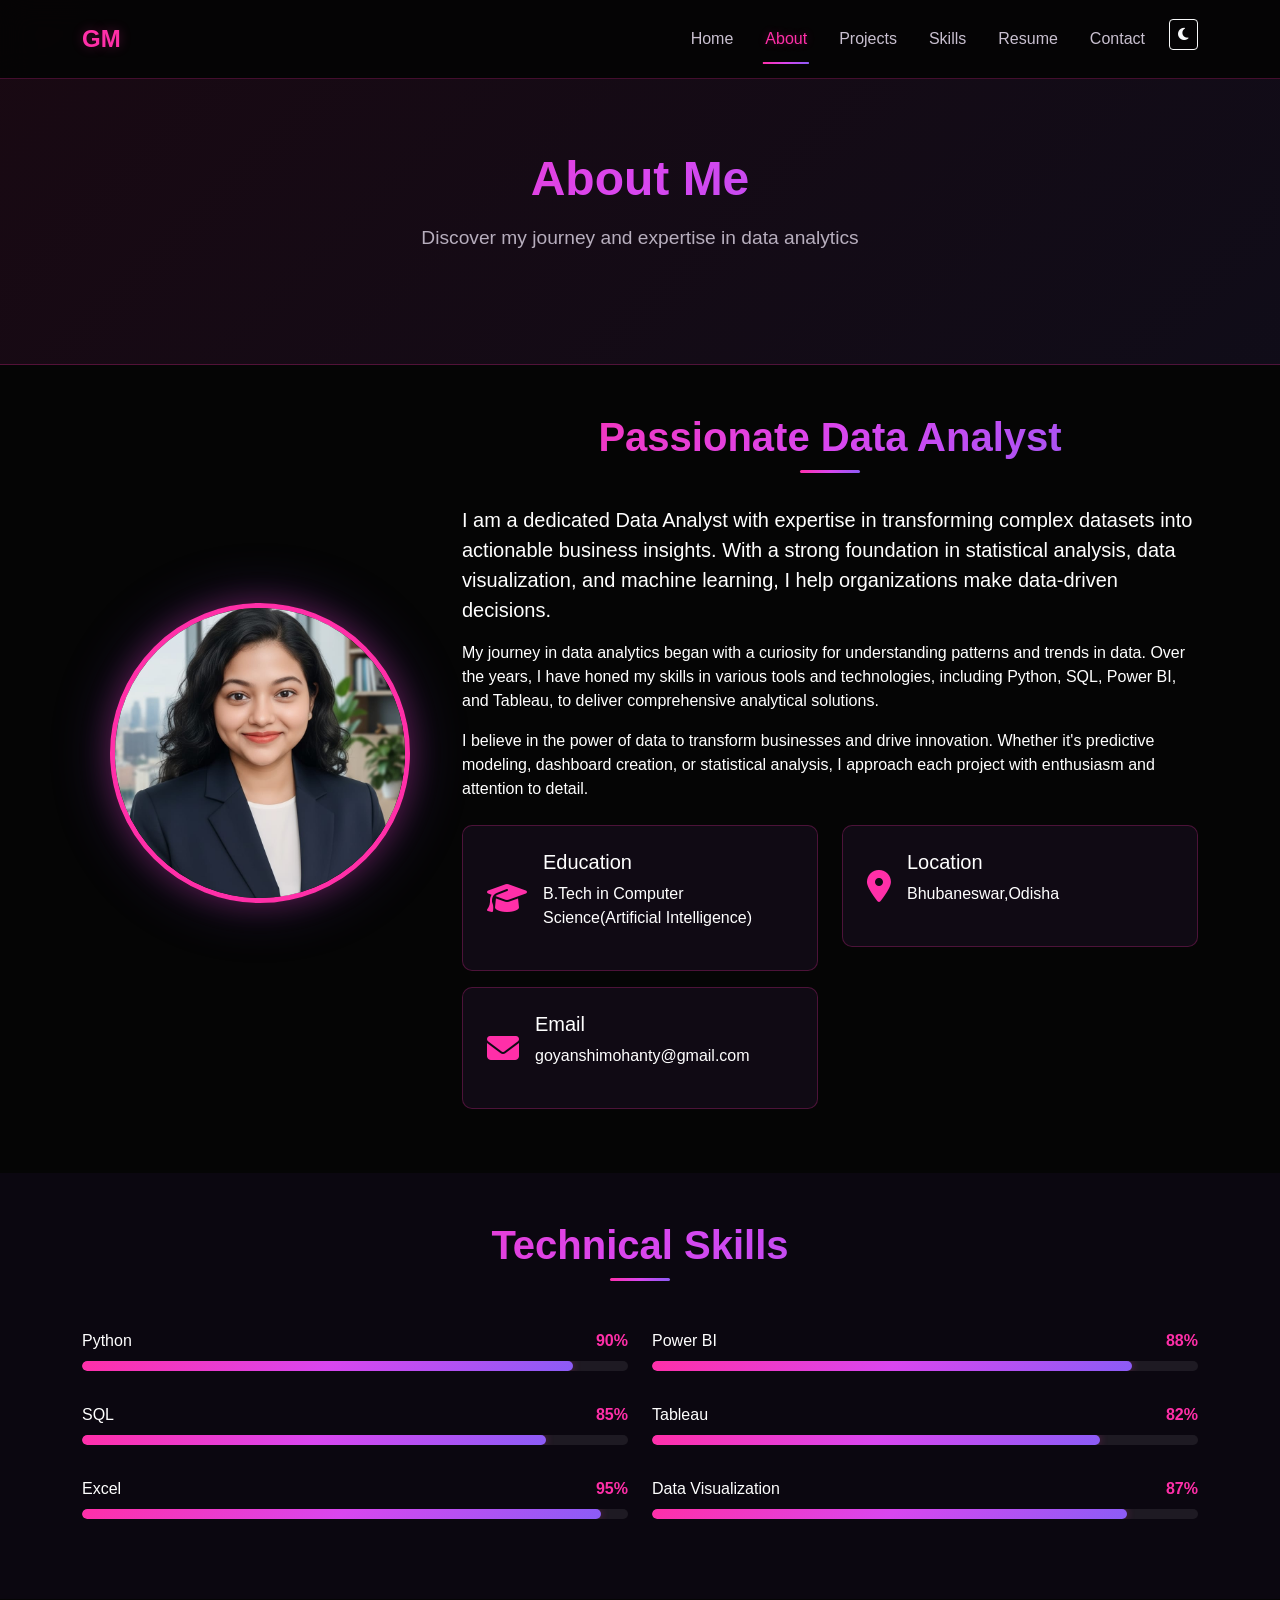
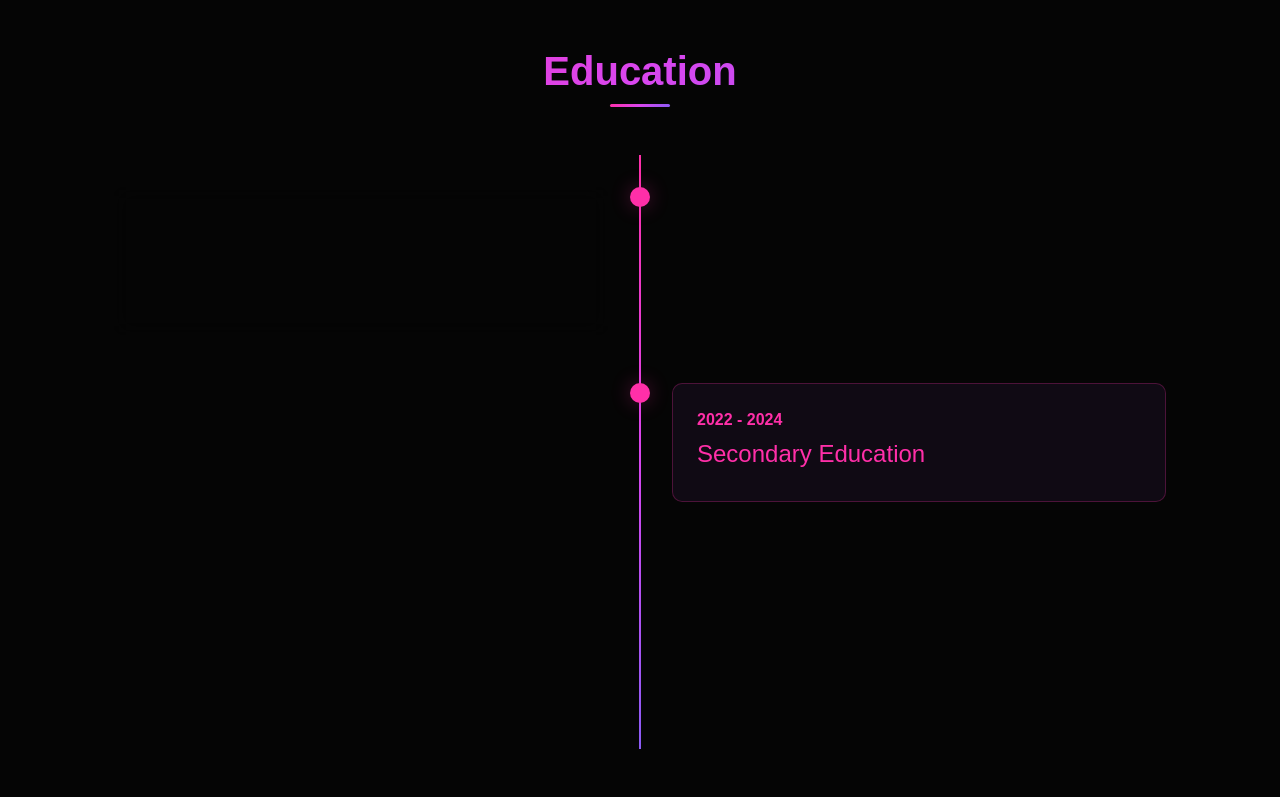
==== commit b422802a: "Add files via upload" ====
--- a/about.html
+++ b/about.html
@@ -84,7 +84,6 @@
                                     </div>
                                 </div>
                             </div>
-                            </div>
                             <div class="col-md-6">
                                 <div class="info-box">
                                     <i class="fas fa-map-marker-alt"></i>
--- a/css/style.css
+++ b/css/style.css
@@ -1,18 +1,43 @@
 /* ===== BASE STYLES ===== */
 :root {
-    --primary-color: #0d6efd;
-    --secondary-color: #6c757d;
-    --success-color: #198754;
-    --info-color: #0dcaf0;
-    --warning-color: #ffc107;
-    --danger-color: #dc3545;
-    --dark-color: #212529;
-    --light-color: #f8f9fa;
-    --neon-blue: #00d4ff;
-    --neon-purple: #7c3aed;
-    --gradient-primary: linear-gradient(135deg, #667eea 0%, #764ba2 100%);
-    --gradient-dark: linear-gradient(135deg, #1e3c72 0%, #2a5298 100%);
-    --gradient-neon: linear-gradient(135deg, #00d4ff 0%, #7c3aed 100%);
+    /* ── NEW PINK / PURPLE / BLACK THEME ── */
+    --primary-color:     #FF2FA8;
+    --secondary-color:   #8B5CF6;
+    --success-color:     #10b981;
+    --info-color:        #D946EF;
+    --warning-color:     #fbbf24;
+    --danger-color:      #f43f5e;
+    --dark-color:        #050505;
+    --light-color:       #f8f9fa;
+
+    /* Accent colours */
+    --neon-pink:         #FF2FA8;
+    --neon-magenta:      #D946EF;
+    --neon-purple:       #8B5CF6;
+
+    /* Backgrounds */
+    --bg-main:           #050505;
+    --bg-secondary:      #0B0710;
+    --bg-card:           #100A14;
+    --bg-card-elevated:  #160B1D;
+
+    /* Text */
+    --text-main:         #FFFFFF;
+    --text-secondary:    #C9C0D0;
+    --text-muted:        #95899D;
+
+    /* Borders & glows */
+    --border-pink:       rgba(255, 47, 168, 0.25);
+    --glow-pink:         rgba(255, 47, 168, 0.30);
+    --glow-purple:       rgba(139, 92, 246, 0.25);
+
+    /* Gradients (drop-in replacements for old vars) */
+    --gradient-primary:  linear-gradient(135deg, #FF2FA8 0%, #8B5CF6 100%);
+    --gradient-dark:     linear-gradient(135deg, #050505 0%, #0B0710 100%);
+    --gradient-neon:     linear-gradient(135deg, #FF2FA8 0%, #D946EF 50%, #8B5CF6 100%);
+
+    /* Keep old var names as aliases so any JS-generated inline styles still work */
+    --neon-blue:         #FF2FA8;
 }
 
 * {
@@ -21,37 +46,46 @@
     box-sizing: border-box;
 }
 
+/* ── Scrollbar ── */
+::-webkit-scrollbar { width: 6px; }
+::-webkit-scrollbar-track { background: var(--bg-main); }
+::-webkit-scrollbar-thumb {
+    background: linear-gradient(180deg, #FF2FA8, #8B5CF6);
+    border-radius: 3px;
+}
+
 body {
     font-family: 'Inter', -apple-system, BlinkMacSystemFont, 'Segoe UI', Roboto, sans-serif;
-    background-color: var(--dark-color);
-    color: #ffffff;
+    background-color: var(--bg-main);
+    color: var(--text-main);
     overflow-x: hidden;
     transition: all 0.3s ease;
 }
 
 body.light-mode {
     background-color: #ffffff;
-    color: #333333;
+    color: #1a0a1e;
 }
 
 body.light-mode .navbar {
     background-color: rgba(255, 255, 255, 0.95) !important;
-    box-shadow: 0 2px 10px rgba(0, 0, 0, 0.1);
+    box-shadow: 0 2px 10px rgba(255, 47, 168, 0.15);
 }
 
 body.light-mode .navbar-brand,
 body.light-mode .nav-link {
-    color: #333333 !important;
+    color: #1a0a1e !important;
 }
 
 body.light-mode .hero-section {
-    background: linear-gradient(135deg, #667eea 0%, #764ba2 100%);
+    background: linear-gradient(135deg, #2d0a1f 0%, #1a0530 100%);
 }
 
 /* ===== NAVIGATION ===== */
 .navbar {
-    background-color: rgba(33, 37, 41, 0.95) !important;
-    backdrop-filter: blur(10px);
+    background-color: rgba(5, 5, 5, 0.92) !important;
+    backdrop-filter: blur(14px);
+    border-bottom: 1px solid var(--border-pink);
     transition: all 0.3s ease;
     padding: 1rem 0;
 }
@@ -59,12 +93,12 @@
 .navbar-brand {
     font-weight: bold;
     font-size: 1.5rem;
-    color: var(--neon-blue) !important;
-    text-shadow: 0 0 10px var(--neon-blue);
+    color: var(--neon-pink) !important;
+    text-shadow: 0 0 12px var(--glow-pink);
 }
 
 .nav-link {
-    color: #ffffff !important;
+    color: var(--text-secondary) !important;
     margin: 0 0.5rem;
     position: relative;
     transition: all 0.3s ease;
@@ -72,8 +106,8 @@
 
 .nav-link:hover,
 .nav-link.active {
-    color: var(--neon-blue) !important;
-    text-shadow: 0 0 5px var(--neon-blue);
+    color: var(--neon-pink) !important;
+    text-shadow: 0 0 8px var(--glow-pink);
 }
 
 .nav-link::after {
@@ -128,12 +162,12 @@
     -webkit-background-clip: text;
     -webkit-text-fill-color: transparent;
     background-clip: text;
-    text-shadow: 0 0 30px rgba(0, 212, 255, 0.5);
+    filter: drop-shadow(0 0 18px var(--glow-pink));
 }
 
 .hero-subtitle {
     font-size: 1.5rem;
-    color: #b8c5d6;
+    color: var(--text-secondary);
     margin-bottom: 2rem;
     opacity: 0.9;
 }
@@ -151,17 +185,24 @@
 .hero-buttons .btn-primary {
     background: var(--gradient-neon);
     border: none;
-    box-shadow: 0 4px 15px rgba(0, 212, 255, 0.4);
+    box-shadow: 0 4px 20px var(--glow-pink);
 }
 
 .hero-buttons .btn-primary:hover {
     transform: translateY(-2px);
-    box-shadow: 0 6px 20px rgba(0, 212, 255, 0.6);
+    box-shadow: 0 8px 28px var(--glow-pink);
+}
+
+.hero-buttons .btn-outline-light {
+    border-color: var(--border-pink);
+    color: var(--text-main) !important;
 }
 
 .hero-buttons .btn-outline-light:hover {
-    background: rgba(255, 255, 255, 0.1);
+    background: rgba(255, 47, 168, 0.12);
+    border-color: var(--neon-pink);
     transform: translateY(-2px);
+    box-shadow: 0 4px 16px var(--glow-pink);
 }
 
 /* ===== STATS SECTION ===== */
@@ -177,26 +218,29 @@
 .stat-item h3 {
     font-size: 2.5rem;
     font-weight: bold;
-    color: var(--neon-blue);
+    color: var(--neon-pink);
     margin-bottom: 0.5rem;
+    text-shadow: 0 0 14px var(--glow-pink);
 }
 
 .stat-item p {
-    color: #b8c5d6;
+    color: var(--text-secondary);
     font-size: 1.1rem;
 }
 
 /* ===== PAGE HEADER ===== */
 .page-header {
-    padding: 8rem 0 4rem 0;
-    background: var(--gradient-dark);
+    padding: 150px 0 80px;
+    background: linear-gradient(135deg,
+        rgba(255, 47, 168, 0.08) 0%,
+        rgba(139, 92, 246, 0.08) 100%);
     text-align: center;
-    position: relative;
+    border-bottom: 1px solid var(--border-pink);
 }
 
 .page-title {
     font-size: 3rem;
-    font-weight: bold;
+    font-weight: 700;
     margin-bottom: 1rem;
     background: var(--gradient-neon);
     -webkit-background-clip: text;
@@ -206,8 +250,9 @@
 
 .page-subtitle {
     font-size: 1.2rem;
-    color: #b8c5d6;
+    color: var(--text-secondary);
     opacity: 0.9;
+    margin-bottom: 2rem;
 }
 
 /* ===== SECTION TITLES ===== */
@@ -220,6 +265,20 @@
     -webkit-text-fill-color: transparent;
     background-clip: text;
     text-align: center;
+    position: relative;
+    padding-bottom: 0.75rem;
+}
+
+.section-title::after {
+    content: '';
+    position: absolute;
+    bottom: 0;
+    left: 50%;
+    transform: translateX(-50%);
+    width: 60px;
+    height: 3px;
+    background: var(--gradient-neon);
+    border-radius: 2px;
 }
 
 /* ===== CARDS ===== */
@@ -227,8 +286,8 @@
 .chart-card,
 .project-card,
 .skill-category-card {
-    background: rgba(255, 255, 255, 0.05);
-    border: 1px solid rgba(255, 255, 255, 0.1);
+    background: var(--bg-card);
+    border: 1px solid var(--border-pink);
     border-radius: 15px;
     padding: 2rem;
     margin-bottom: 2rem;
@@ -243,8 +302,8 @@
 .project-card:hover,
 .skill-category-card:hover {
     transform: translateY(-5px);
-    box-shadow: 0 10px 30px rgba(0, 212, 255, 0.3);
-    border-color: var(--neon-blue);
+    box-shadow: 0 10px 35px var(--glow-pink);
+    border-color: var(--neon-pink);
 }
 
 .card-icon {
@@ -256,14 +315,15 @@
 .dashboard-card h3 {
     font-size: 2.5rem;
     font-weight: bold;
-    color: var(--neon-blue);
+    color: var(--neon-pink);
     margin-bottom: 0.5rem;
     text-align: center;
+    text-shadow: 0 0 12px var(--glow-pink);
 }
 
 .dashboard-card p {
     text-align: center;
-    color: #b8c5d6;
+    color: var(--text-secondary);
 }
 
 /* ===== PROJECT CARDS ===== */
@@ -291,7 +351,7 @@
     left: 0;
     right: 0;
     bottom: 0;
-    background: rgba(0, 0, 0, 0.7);
+    background: rgba(5, 5, 5, 0.75);
     display: flex;
     align-items: center;
     justify-content: center;
@@ -304,12 +364,12 @@
 }
 
 .project-content h4 {
-    color: var(--neon-blue);
+    color: var(--neon-pink);
     margin-bottom: 1rem;
 }
 
 .project-content p {
-    color: #b8c5d6;
+    color: var(--text-secondary);
     margin-bottom: 1rem;
 }
 
@@ -332,13 +392,13 @@
 }
 
 .skill-percentage {
-    color: var(--neon-blue);
+    color: var(--neon-pink);
     font-weight: bold;
 }
 
 .progress {
     height: 10px;
-    background-color: rgba(255, 255, 255, 0.1);
+    background-color: rgba(255, 255, 255, 0.08);
     border-radius: 5px;
     overflow: hidden;
 }
@@ -347,6 +407,7 @@
     background: var(--gradient-neon);
     transition: width 2s ease;
     border-radius: 5px;
+    box-shadow: 0 0 8px var(--glow-pink);
 }
 
 /* ===== TIMELINE ===== */
@@ -388,9 +449,9 @@
     top: 0;
     width: 20px;
     height: 20px;
-    background: var(--neon-blue);
+    background: var(--neon-pink);
     border-radius: 50%;
-    box-shadow: 0 0 20px var(--neon-blue);
+    box-shadow: 0 0 20px var(--glow-pink);
     z-index: 1;
 }
 
@@ -403,26 +464,26 @@
 }
 
 .timeline-content {
-    background: rgba(255, 255, 255, 0.05);
-    border: 1px solid rgba(255, 255, 255, 0.1);
+    background: var(--bg-card);
+    border: 1px solid var(--border-pink);
     border-radius: 10px;
     padding: 1.5rem;
     backdrop-filter: blur(10px);
 }
 
 .timeline-date {
-    color: var(--neon-blue);
+    color: var(--neon-pink);
     font-weight: bold;
     margin-bottom: 0.5rem;
 }
 
 .timeline-content h4 {
-    color: var(--neon-blue);
+    color: var(--neon-pink);
     margin-bottom: 0.5rem;
 }
 
 .timeline-content h5 {
-    color: #b8c5d6;
+    color: var(--text-secondary);
     margin-bottom: 1rem;
 }
 
@@ -438,14 +499,14 @@
     height: 300px;
     border-radius: 50%;
     object-fit: cover;
-    border: 5px solid var(--neon-blue);
-    box-shadow: 0 0 30px rgba(0, 212, 255, 0.5);
+    border: 5px solid var(--neon-pink);
+    box-shadow: 0 0 30px var(--glow-pink), 0 0 60px var(--glow-purple);
     transition: all 0.3s ease;
 }
 
 .profile-image:hover {
     transform: scale(1.05);
-    box-shadow: 0 0 50px rgba(0, 212, 255, 0.8);
+    box-shadow: 0 0 50px var(--glow-pink), 0 0 90px var(--glow-purple);
 }
 
 .profile-overlay {
@@ -456,7 +517,7 @@
     width: 300px;
     height: 300px;
     border-radius: 50%;
-    background: rgba(0, 0, 0, 0.8);
+    background: rgba(5, 5, 5, 0.8);
     display: flex;
     align-items: center;
     justify-content: center;
@@ -469,38 +530,44 @@
 }
 
 .profile-info h3 {
-    color: var(--neon-blue);
+    color: var(--neon-pink);
     margin-bottom: 0.5rem;
 }
 
+/* ===== SOCIAL LINKS ===== */
 .social-links {
+    display: flex;
+    gap: 1rem;
     margin-top: 1rem;
 }
 
 .social-links a {
-    display: inline-block;
+    display: inline-flex;
     width: 40px;
     height: 40px;
-    line-height: 40px;
-    text-align: center;
-    background: var(--gradient-neon);
+    align-items: center;
+    justify-content: center;
+    background: var(--bg-card);
+    border: 1px solid var(--border-pink);
     border-radius: 50%;
-    color: white;
-    margin: 0 0.5rem;
+    color: var(--neon-pink);
     transition: all 0.3s ease;
 }
 
 .social-links a:hover {
+    background: var(--gradient-neon);
+    color: #fff;
     transform: translateY(-3px);
-    box-shadow: 0 5px 15px rgba(0, 212, 255, 0.5);
+    box-shadow: 0 5px 18px var(--glow-pink);
+    border-color: transparent;
 }
 
 /* ===== INFO BOXES ===== */
 .info-box {
     display: flex;
     align-items: center;
-    background: rgba(255, 255, 255, 0.05);
-    border: 1px solid rgba(255, 255, 255, 0.1);
+    background: var(--bg-card);
+    border: 1px solid var(--border-pink);
     border-radius: 10px;
     padding: 1.5rem;
     margin-bottom: 1rem;
@@ -509,12 +576,13 @@
 
 .info-box:hover {
     transform: translateX(5px);
-    border-color: var(--neon-blue);
+    border-color: var(--neon-pink);
+    box-shadow: 0 4px 20px var(--glow-pink);
 }
 
 .info-box i {
     font-size: 2rem;
-    color: var(--neon-blue);
+    color: var(--neon-pink);
     margin-right: 1rem;
 }
 
@@ -528,21 +596,28 @@
     border-radius: 50px;
     padding: 0.5rem 1.5rem;
     transition: all 0.3s ease;
-}
-
-.filter-btn.active {
+    border-color: var(--border-pink);
+    color: var(--text-secondary);
+}
+
+.filter-btn.active,
+.filter-btn.btn-primary {
     background: var(--gradient-neon);
     border-color: transparent;
+    color: #fff;
+    box-shadow: 0 4px 16px var(--glow-pink);
 }
 
 .filter-btn:hover {
     transform: translateY(-2px);
+    border-color: var(--neon-pink);
+    color: var(--neon-pink);
 }
 
 /* ===== RESUME STYLES ===== */
 .resume-section {
-    background: rgba(255, 255, 255, 0.05);
-    border: 1px solid rgba(255, 255, 255, 0.1);
+    background: var(--bg-card);
+    border: 1px solid var(--border-pink);
     border-radius: 15px;
     padding: 2rem;
     margin-bottom: 2rem;
@@ -551,46 +626,73 @@
 
 .contact-info {
     margin-top: 1rem;
+    padding: 1rem 0;
 }
 
 .contact-item {
     display: flex;
     align-items: center;
-    margin-bottom: 1rem;
-    color: #b8c5d6;
+    gap: 0.75rem;
+    margin-bottom: 1rem;
+    color: var(--text-secondary);
+    font-size: 0.95rem;
 }
 
 .contact-item i {
-    color: var(--neon-blue);
+    color: var(--neon-pink);
     margin-right: 1rem;
     width: 20px;
+    font-size: 1.1rem;
 }
 
 .skills-grid {
     display: grid;
     grid-template-columns: 1fr;
-    gap: 1rem;
+    gap: 1.5rem;
+}
+
+.skill-category {
+    background: var(--bg-card-elevated);
+    padding: 1.5rem;
+    border-radius: 10px;
+    border: 1px solid var(--border-pink);
 }
 
 .skill-category h4 {
-    color: var(--neon-blue);
-    margin-bottom: 0.5rem;
+    font-size: 1.1rem;
+    font-weight: 600;
+    color: var(--neon-pink);
+    margin-bottom: 1rem;
 }
 
 .skill-category ul {
     list-style: none;
     padding: 0;
+    margin: 0;
 }
 
 .skill-category li {
-    padding: 0.25rem 0;
-    color: #b8c5d6;
+    padding: 0.5rem 0;
+    color: var(--text-secondary);
+    position: relative;
+    padding-left: 1.5rem;
+}
+
+.skill-category li::before {
+    content: '✓';
+    position: absolute;
+    left: 0;
+    color: var(--neon-pink);
+    font-weight: bold;
 }
 
 .education-item {
     margin-bottom: 2rem;
-    padding-bottom: 1rem;
-    border-bottom: 1px solid rgba(255, 255, 255, 0.1);
+    padding: 1.5rem;
+    background: var(--bg-card-elevated);
+    border-radius: 10px;
+    border-left: 3px solid var(--neon-pink);
+    border-bottom: 1px solid var(--border-pink);
 }
 
 .education-item:last-child {
@@ -598,29 +700,36 @@
 }
 
 .education-item h4 {
-    color: var(--neon-blue);
+    font-size: 1.2rem;
+    font-weight: 600;
+    color: var(--text-main);
     margin-bottom: 0.5rem;
 }
 
 .institution {
-    color: #b8c5d6;
+    color: var(--text-secondary);
+    font-weight: 500;
     margin-bottom: 0.25rem;
 }
 
 .date {
-    color: var(--neon-blue);
+    color: var(--neon-pink);
     font-weight: bold;
     margin-bottom: 0.5rem;
+    font-size: 0.9rem;
+    font-style: italic;
 }
 
 .experience-item {
     margin-bottom: 2rem;
-    padding-bottom: 1rem;
-    border-bottom: 1px solid rgba(255, 255, 255, 0.1);
+    padding-bottom: 2rem;
+    border-bottom: 1px solid var(--border-pink);
 }
 
 .experience-item:last-child {
     border-bottom: none;
+    margin-bottom: 0;
+    padding-bottom: 0;
 }
 
 .experience-header {
@@ -628,87 +737,146 @@
     justify-content: space-between;
     align-items: center;
     margin-bottom: 0.5rem;
+    flex-wrap: wrap;
 }
 
 .experience-header h4 {
-    color: var(--neon-blue);
+    font-size: 1.3rem;
+    font-weight: 600;
+    color: var(--text-main);
     margin: 0;
 }
 
 .experience-date {
-    color: var(--neon-blue);
-    font-weight: bold;
+    background: var(--gradient-neon);
+    padding: 0.25rem 1rem;
+    border-radius: 20px;
+    font-size: 0.9rem;
+    color: white;
+    font-weight: 600;
 }
 
 .company {
-    color: #b8c5d6;
+    font-size: 1.1rem;
+    color: var(--text-secondary);
+    font-weight: 500;
     margin-bottom: 1rem;
 }
 
 .experience-details {
     list-style: none;
-    padding: 0;
+    padding-left: 0;
 }
 
 .experience-details li {
     position: relative;
     padding-left: 1.5rem;
-    margin-bottom: 0.5rem;
-    color: #b8c5d6;
+    margin-bottom: 0.75rem;
+    color: var(--text-secondary);
+    line-height: 1.6;
 }
 
 .experience-details li::before {
-    content: '▸';
+    content: '▹';
     position: absolute;
     left: 0;
-    color: var(--neon-blue);
-}
-
+    color: var(--neon-pink);
+    font-weight: bold;
+}
+
+/* ===== CERTIFICATIONS ===== */
 .certifications-grid {
     display: grid;
-    grid-template-columns: 1fr;
-    gap: 1rem;
+    grid-template-columns: repeat(auto-fill, minmax(300px, 1fr));
+    gap: 2rem;
+    margin-top: 2rem;
 }
 
 .certification-item {
+    background: var(--bg-card);
+    border-radius: 15px;
+    padding: 1.5rem;
+    display: flex;
+    gap: 1.5rem;
+    align-items: flex-start;
+    transition: all 0.3s ease;
+    border: 1px solid var(--border-pink);
+}
+
+.certification-item:hover {
+    transform: translateY(-5px);
+    box-shadow: 0 10px 30px var(--glow-pink);
+    border-color: var(--neon-pink);
+}
+
+.cert-logo {
+    width: 80px;
+    height: 80px;
+    min-width: 80px;
+    background: white;
+    border-radius: 12px;
     display: flex;
     align-items: center;
-    background: rgba(255, 255, 255, 0.05);
-    border: 1px solid rgba(255, 255, 255, 0.1);
-    border-radius: 10px;
-    padding: 1rem;
-    transition: all 0.3s ease;
-}
-
-.certification-item:hover {
-    transform: translateY(-2px);
-    border-color: var(--neon-blue);
+    justify-content: center;
+    padding: 10px;
+    box-shadow: 0 4px 15px rgba(0, 0, 0, 0.3);
+}
+
+.cert-logo img {
+    width: 100%;
+    height: 100%;
+    object-fit: contain;
 }
 
 .cert-icon {
-    font-size: 2rem;
-    color: var(--neon-blue);
-    margin-right: 1rem;
+    width: 60px;
+    height: 60px;
+    min-width: 60px;
+    border-radius: 12px;
+    display: flex;
+    align-items: center;
+    justify-content: center;
+    font-size: 1.8rem;
+    color: white;
+    box-shadow: 0 4px 15px var(--glow-pink);
+}
+
+.cert-icon i {
+    filter: drop-shadow(0 2px 4px rgba(0, 0, 0, 0.3));
+}
+
+.cert-details {
+    flex: 1;
 }
 
 .cert-details h4 {
-    color: var(--neon-blue);
-    margin-bottom: 0.25rem;
+    font-size: 1.1rem;
+    font-weight: 700;
+    margin-bottom: 0.5rem;
+    color: var(--text-main);
+    letter-spacing: 0.5px;
 }
 
 .cert-details p {
-    color: #b8c5d6;
-    margin-bottom: 0.25rem;
+    font-size: 0.9rem;
+    color: var(--text-secondary);
+    margin-bottom: 0.3rem;
+    line-height: 1.5;
 }
 
 .cert-date {
-    color: var(--neon-blue);
-    font-size: 0.9rem;
-}
-
-.achievements-list {
-    margin-top: 1rem;
-}
+    display: inline-block;
+    background: rgba(255, 47, 168, 0.12);
+    border: 1px solid var(--border-pink);
+    padding: 0.25rem 0.75rem;
+    border-radius: 20px;
+    font-size: 0.85rem;
+    color: var(--neon-pink);
+    margin-top: 0.5rem;
+    font-weight: 600;
+}
+
+.achievements-list { margin-top: 1rem; }
 
 .achievement-item {
     display: flex;
@@ -720,50 +888,51 @@
     font-size: 1.5rem;
     margin-right: 1rem;
     margin-top: 0.25rem;
+    color: var(--neon-pink);
 }
 
 .achievement-item h4 {
-    color: var(--neon-blue);
+    color: var(--neon-pink);
     margin-bottom: 0.25rem;
 }
 
 .achievement-item p {
-    color: #b8c5d6;
+    color: var(--text-secondary);
     margin: 0;
 }
 
 /* ===== CONTACT FORM ===== */
 .contact-form-container,
 .contact-info-container {
-    background: rgba(255, 255, 255, 0.05);
-    border: 1px solid rgba(255, 255, 255, 0.1);
+    background: var(--bg-card);
+    border: 1px solid var(--border-pink);
     border-radius: 15px;
     padding: 2rem;
     backdrop-filter: blur(10px);
 }
 
 .form-control {
-    background: rgba(255, 255, 255, 0.1);
-    border: 1px solid rgba(255, 255, 255, 0.2);
-    color: #ffffff;
+    background: rgba(255, 47, 168, 0.06);
+    border: 1px solid var(--border-pink);
+    color: var(--text-main);
     border-radius: 10px;
     padding: 0.75rem 1rem;
     transition: all 0.3s ease;
 }
 
 .form-control:focus {
-    background: rgba(255, 255, 255, 0.15);
-    border-color: var(--neon-blue);
-    box-shadow: 0 0 15px rgba(0, 212, 255, 0.3);
-    color: #ffffff;
+    background: rgba(255, 47, 168, 0.10);
+    border-color: var(--neon-pink);
+    box-shadow: 0 0 15px var(--glow-pink);
+    color: var(--text-main);
 }
 
 .form-control::placeholder {
-    color: rgba(255, 255, 255, 0.5);
+    color: var(--text-muted);
 }
 
 .form-label {
-    color: #b8c5d6;
+    color: var(--text-secondary);
     margin-bottom: 0.5rem;
     font-weight: 500;
 }
@@ -776,8 +945,8 @@
 .contact-info-item {
     display: flex;
     align-items: center;
-    background: rgba(255, 255, 255, 0.05);
-    border: 1px solid rgba(255, 255, 255, 0.1);
+    background: var(--bg-card-elevated);
+    border: 1px solid var(--border-pink);
     border-radius: 10px;
     padding: 1.5rem;
     transition: all 0.3s ease;
@@ -785,7 +954,8 @@
 
 .contact-info-item:hover {
     transform: translateY(-2px);
-    border-color: var(--neon-blue);
+    border-color: var(--neon-pink);
+    box-shadow: 0 6px 20px var(--glow-pink);
 }
 
 .contact-icon {
@@ -799,26 +969,22 @@
     margin-right: 1rem;
     font-size: 1.5rem;
     color: white;
+    box-shadow: 0 4px 14px var(--glow-pink);
 }
 
 .contact-details h4 {
-    color: var(--neon-blue);
+    color: var(--neon-pink);
     margin-bottom: 0.5rem;
 }
 
 .contact-details p {
-    color: #b8c5d6;
+    color: var(--text-secondary);
     margin-bottom: 0.5rem;
 }
 
 .social-section h4 {
-    color: var(--neon-blue);
-    margin-bottom: 1rem;
-}
-
-.social-links {
-    display: flex;
-    gap: 1rem;
+    color: var(--neon-pink);
+    margin-bottom: 1rem;
 }
 
 .social-link {
@@ -833,48 +999,36 @@
     transition: all 0.3s ease;
 }
 
-.social-link.linkedin {
-    background: #0077b5;
-}
-
-.social-link.github {
-    background: #333333;
-}
-
-.social-link.twitter {
-    background: #1da1f2;
-}
-
-.social-link.instagram {
-    background: linear-gradient(45deg, #f09433 0%, #e6683c 25%, #dc2743 50%, #cc2366 75%, #bc1888 100%);
-}
-
-.social-link.medium {
-    background: #000000;
-}
+.social-link.linkedin  { background: #0077b5; }
+.social-link.github    { background: #333333; }
+.social-link.twitter   { background: #1da1f2; }
+.social-link.instagram { background: linear-gradient(45deg,#f09433,#e6683c,#dc2743,#cc2366,#bc1888); }
+.social-link.medium    { background: #000000; }
 
 .social-link:hover {
     transform: translateY(-3px);
-    box-shadow: 0 5px 15px rgba(0, 0, 0, 0.3);
+    box-shadow: 0 5px 18px var(--glow-pink);
 }
 
 .map-container {
     border-radius: 15px;
     overflow: hidden;
-    box-shadow: 0 10px 30px rgba(0, 0, 0, 0.3);
-}
-
+    box-shadow: 0 10px 30px rgba(0, 0, 0, 0.4);
+    border: 1px solid var(--border-pink);
+}
+
+/* ===== ACCORDION ===== */
 .accordion-item {
-    background: rgba(255, 255, 255, 0.05);
-    border: 1px solid rgba(255, 255, 255, 0.1);
+    background: var(--bg-card);
+    border: 1px solid var(--border-pink);
     margin-bottom: 1rem;
     border-radius: 10px;
     overflow: hidden;
 }
 
 .accordion-button {
-    background: rgba(255, 255, 255, 0.05);
-    color: #ffffff;
+    background: var(--bg-card);
+    color: var(--text-main);
     border: none;
     font-weight: 500;
 }
@@ -890,86 +1044,8 @@
 }
 
 .accordion-body {
-    background: rgba(255, 255, 255, 0.02);
-    color: #b8c5d6;
-}
-
-/* ===== ADMIN PANEL ===== */
-.admin-panel {
-    position: fixed;
-    top: 0;
-    right: -400px;
-    width: 400px;
-    height: 100vh;
-    background: rgba(33, 37, 41, 0.98);
-    backdrop-filter: blur(10px);
-    border-left: 1px solid rgba(255, 255, 255, 0.1);
-    z-index: 9999;
-    transition: right 0.3s ease;
-    overflow-y: auto;
-}
-
-.admin-panel.active {
-    right: 0;
-}
-
-.admin-header {
-    display: flex;
-    justify-content: space-between;
-    align-items: center;
-    padding: 1.5rem;
-    border-bottom: 1px solid rgba(255, 255, 255, 0.1);
-}
-
-.admin-header h4 {
-    color: var(--neon-blue);
-    margin: 0;
-}
-
-.admin-close {
-    background: none;
-    border: none;
-    color: #ffffff;
-    font-size: 1.5rem;
-    cursor: pointer;
-    transition: color 0.3s ease;
-}
-
-.admin-close:hover {
-    color: var(--neon-blue);
-}
-
-.admin-content {
-    padding: 1.5rem;
-}
-
-.admin-tabs {
-    display: flex;
-    margin-bottom: 1.5rem;
-    border-bottom: 1px solid rgba(255, 255, 255, 0.1);
-}
-
-.admin-tab {
-    background: none;
-    border: none;
-    color: #b8c5d6;
-    padding: 0.75rem 1rem;
-    cursor: pointer;
-    transition: all 0.3s ease;
-    border-bottom: 2px solid transparent;
-}
-
-.admin-tab.active {
-    color: var(--neon-blue);
-    border-bottom-color: var(--neon-blue);
-}
-
-.tab-pane {
-    display: none;
-}
-
-.tab-pane.active {
-    display: block;
+    background: var(--bg-card-elevated);
+    color: var(--text-secondary);
 }
 
 /* ===== CHATBOT ===== */
@@ -979,14 +1055,15 @@
     right: 20px;
     width: 350px;
     height: 450px;
-    background: rgba(33, 37, 41, 0.98);
-    backdrop-filter: blur(10px);
-    border: 1px solid rgba(255, 255, 255, 0.1);
+    background: var(--bg-secondary);
+    backdrop-filter: blur(14px);
+    border: 1px solid var(--border-pink);
     border-radius: 15px;
     z-index: 9998;
     display: none;
     flex-direction: column;
     overflow: hidden;
+    box-shadow: 0 10px 40px var(--glow-pink);
 }
 
 .chatbot-container.active {
@@ -1017,6 +1094,7 @@
     display: flex;
     flex-direction: column;
     gap: 0.75rem;
+    background: var(--bg-secondary);
 }
 
 .chatbot-message {
@@ -1027,9 +1105,10 @@
 }
 
 .chatbot-message.bot {
-    background: rgba(0, 212, 255, 0.1);
-    border: 1px solid rgba(0, 212, 255, 0.3);
+    background: rgba(255, 47, 168, 0.10);
+    border: 1px solid var(--border-pink);
     align-self: flex-start;
+    color: var(--text-secondary);
 }
 
 .chatbot-message.user {
@@ -1040,18 +1119,23 @@
 
 .chatbot-input {
     padding: 1rem;
-    border-top: 1px solid rgba(255, 255, 255, 0.1);
+    border-top: 1px solid var(--border-pink);
     display: flex;
     gap: 0.5rem;
+    background: var(--bg-card);
 }
 
 .chatbot-input input {
     flex: 1;
-    background: rgba(255, 255, 255, 0.1);
-    border: 1px solid rgba(255, 255, 255, 0.2);
+    background: rgba(255, 47, 168, 0.07);
+    border: 1px solid var(--border-pink);
     border-radius: 25px;
     padding: 0.5rem 1rem;
-    color: white;
+    color: var(--text-main);
+}
+
+.chatbot-input input::placeholder {
+    color: var(--text-muted);
 }
 
 .chatbot-input button {
@@ -1067,6 +1151,7 @@
 
 .chatbot-input button:hover {
     transform: scale(1.1);
+    box-shadow: 0 4px 14px var(--glow-pink);
 }
 
 .chatbot-toggle {
@@ -1081,14 +1166,14 @@
     color: white;
     font-size: 1.5rem;
     cursor: pointer;
-    box-shadow: 0 5px 20px rgba(0, 212, 255, 0.5);
+    box-shadow: 0 5px 24px var(--glow-pink);
     transition: all 0.3s ease;
     z-index: 9997;
 }
 
 .chatbot-toggle:hover {
     transform: scale(1.1);
-    box-shadow: 0 8px 25px rgba(0, 212, 255, 0.7);
+    box-shadow: 0 8px 30px var(--glow-pink);
 }
 
 /* ===== BACK TO TOP ===== */
@@ -1108,6 +1193,7 @@
     visibility: hidden;
     transition: all 0.3s ease;
     z-index: 9996;
+    box-shadow: 0 4px 16px var(--glow-pink);
 }
 
 .back-to-top.visible {
@@ -1117,7 +1203,7 @@
 
 .back-to-top:hover {
     transform: translateY(-3px);
-    box-shadow: 0 5px 20px rgba(0, 212, 255, 0.5);
+    box-shadow: 0 8px 24px var(--glow-pink);
 }
 
 /* ===== LOADER ===== */
@@ -1127,7 +1213,7 @@
     left: 0;
     width: 100%;
     height: 100%;
-    background: var(--gradient-dark);
+    background: var(--bg-main);
     display: flex;
     flex-direction: column;
     align-items: center;
@@ -1144,20 +1230,21 @@
 .loader-spinner {
     width: 60px;
     height: 60px;
-    border: 4px solid rgba(255, 255, 255, 0.1);
-    border-top: 4px solid var(--neon-blue);
+    border: 4px solid rgba(255, 255, 255, 0.08);
+    border-top: 4px solid var(--neon-pink);
     border-radius: 50%;
     animation: spin 1s linear infinite;
     margin-bottom: 1rem;
+    box-shadow: 0 0 20px var(--glow-pink);
 }
 
 @keyframes spin {
-    0% { transform: rotate(0deg); }
+    0%   { transform: rotate(0deg); }
     100% { transform: rotate(360deg); }
 }
 
 .loader p {
-    color: #b8c5d6;
+    color: var(--text-secondary);
     font-size: 1.2rem;
 }
 
@@ -1167,77 +1254,78 @@
     bottom: 30px;
     left: 50%;
     transform: translateX(-50%);
-    color: var(--neon-blue);
+    color: var(--neon-pink);
     font-size: 2rem;
     animation: bounce 2s infinite;
     z-index: 2;
+    text-shadow: 0 0 10px var(--glow-pink);
 }
 
 @keyframes bounce {
-    0%, 20%, 50%, 80%, 100% {
-        transform: translateX(-50%) translateY(0);
-    }
-    40% {
-        transform: translateX(-50%) translateY(-10px);
-    }
-    60% {
-        transform: translateX(-50%) translateY(-5px);
-    }
-}
-
-/* ===== RESPONSIVE DESIGN ===== */
+    0%, 20%, 50%, 80%, 100% { transform: translateX(-50%) translateY(0); }
+    40%  { transform: translateX(-50%) translateY(-10px); }
+    60%  { transform: translateX(-50%) translateY(-5px); }
+}
+
+/* ===== SECTION BACKGROUND (Quick About) ===== */
+.bg-dark {
+    background-color: var(--bg-secondary) !important;
+}
+
+.skill-mini {
+    padding: 1rem;
+    margin-bottom: 1rem;
+}
+
+.skill-mini h5 {
+    color: var(--text-secondary);
+    margin-top: 0.5rem;
+    font-size: 0.95rem;
+}
+
+.skill-mini i {
+    font-size: 1.6rem;
+}
+
+/* ===== RESPONSIVE ===== */
 @media (max-width: 768px) {
-    .hero-title {
-        font-size: 2.5rem;
-    }
-    
-    .hero-subtitle {
-        font-size: 1.2rem;
-    }
-    
-    .page-title {
-        font-size: 2rem;
-    }
-    
-    .section-title {
-        font-size: 1.8rem;
-    }
-    
-    .timeline::before {
-        left: 30px;
-    }
-    
+    .hero-title       { font-size: 2.5rem; }
+    .hero-subtitle    { font-size: 1.2rem; }
+    .page-title       { font-size: 2rem; }
+    .section-title    { font-size: 1.8rem; }
+
+    .timeline::before { left: 30px; }
+
     .timeline-item {
         width: 100%;
         left: 0 !important;
         padding-left: 60px;
         text-align: left !important;
     }
-    
+
     .timeline-dot {
         left: 20px !important;
         right: auto !important;
     }
-    
-    .admin-panel {
-        width: 100%;
-        right: -100%;
-    }
-    
+
     .chatbot-container {
         width: 90%;
         right: 5%;
         left: 5%;
     }
-    
-    .profile-image {
-        width: 200px;
-        height: 200px;
+
+    .profile-image   { width: 200px; height: 200px; }
+    .profile-overlay { width: 200px; height: 200px; }
+
+    .certifications-grid {
+        grid-template-columns: 1fr;
+        gap: 1.5rem;
     }
-    
-    .profile-overlay {
-        width: 200px;
-        height: 200px;
+
+    .certification-item {
+        flex-direction: column;
+        text-align: center;
+        align-items: center;
     }
 }
 
@@ -1247,15 +1335,10 @@
         width: 100%;
         margin: 0.5rem 0;
     }
-    
-    .stat-item {
-        margin-bottom: 1rem;
-    }
-    
-    .filter-buttons {
-        text-align: center;
-    }
-    
+
+    .stat-item       { margin-bottom: 1rem; }
+    .filter-buttons  { text-align: center; }
+
     .filter-btn {
         display: block;
         width: 100%;
@@ -1276,401 +1359,30 @@
 }
 
 .text-neon {
-    color: var(--neon-blue);
-    text-shadow: 0 0 10px var(--neon-blue);
+    color: var(--neon-pink);
+    text-shadow: 0 0 10px var(--glow-pink);
 }
 
 .bg-glass {
-    background: rgba(255, 255, 255, 0.05);
+    background: rgba(255, 47, 168, 0.05);
     backdrop-filter: blur(10px);
-    border: 1px solid rgba(255, 255, 255, 0.1);
+    border: 1px solid var(--border-pink);
 }
 
 .border-neon {
-    border: 1px solid var(--neon-blue);
-    box-shadow: 0 0 15px rgba(0, 212, 255, 0.3);
-}
-
-
-/* ===== CERTIFICATION STYLES ===== */
-.certifications-grid {
-    display: grid;
-    grid-template-columns: repeat(auto-fill, minmax(300px, 1fr));
-    gap: 2rem;
-    margin-top: 2rem;
-}
-
-.certification-item {
-    background: rgba(255, 255, 255, 0.05);
-    border-radius: 15px;
-    padding: 1.5rem;
-    display: flex;
-    gap: 1.5rem;
-    align-items: flex-start;
-    transition: all 0.3s ease;
-    border: 1px solid rgba(255, 255, 255, 0.1);
-}
-
-.certification-item:hover {
-    transform: translateY(-5px);
-    box-shadow: 0 10px 30px rgba(0, 0, 0, 0.3);
-    border-color: rgba(255, 255, 255, 0.2);
-}
-
-.cert-logo {
-    width: 80px;
-    height: 80px;
-    min-width: 80px;
-    background: white;
-    border-radius: 12px;
-    display: flex;
-    align-items: center;
-    justify-content: center;
-    padding: 10px;
-    box-shadow: 0 4px 15px rgba(0, 0, 0, 0.2);
-}
-
-.cert-logo img {
-    width: 100%;
-    height: 100%;
-    object-fit: contain;
-}
-
-.cert-icon {
-    width: 60px;
-    height: 60px;
-    min-width: 60px;
-    border-radius: 12px;
-    display: flex;
-    align-items: center;
-    justify-content: center;
-    font-size: 1.8rem;
-    color: white;
-    box-shadow: 0 4px 15px rgba(0, 0, 0, 0.2);
-}
-
-.cert-icon i {
-    filter: drop-shadow(0 2px 4px rgba(0, 0, 0, 0.2));
-}
-
-.cert-details {
-    flex: 1;
-}
-
-.cert-details h4 {
-    font-size: 1.1rem;
-    font-weight: 700;
-    margin-bottom: 0.5rem;
-    color: #fff;
-    letter-spacing: 0.5px;
-}
-
-.cert-details p {
-    font-size: 0.9rem;
-    color: rgba(255, 255, 255, 0.8);
-    margin-bottom: 0.3rem;
-    line-height: 1.5;
-}
-
-.cert-date {
-    display: inline-block;
-    background: rgba(255, 255, 255, 0.1);
-    padding: 0.25rem 0.75rem;
-    border-radius: 20px;
-    font-size: 0.85rem;
-    color: rgba(255, 255, 255, 0.9);
-    margin-top: 0.5rem;
-    font-weight: 600;
-}
-
-/* Responsive Certifications */
-@media (max-width: 768px) {
-    .certifications-grid {
-        grid-template-columns: 1fr;
-        gap: 1.5rem;
-    }
-    
-    .certification-item {
-        flex-direction: column;
-        text-align: center;
-        align-items: center;
-    }
-    
-    .cert-icon {
-        margin-bottom: 1rem;
-    }
-}
-
-/* Resume Section Styles */
-.resume-section {
-    background: rgba(255, 255, 255, 0.03);
-    border-radius: 15px;
-    padding: 2rem;
-    margin-bottom: 2rem;
-    border: 1px solid rgba(255, 255, 255, 0.05);
-}
-
-.section-title {
-    font-size: 1.8rem;
-    font-weight: 700;
-    margin-bottom: 1.5rem;
-    color: #fff;
-    position: relative;
-    padding-bottom: 0.75rem;
-}
-
-.section-title::after {
-    content: '';
-    position: absolute;
-    bottom: 0;
-    left: 0;
-    width: 60px;
-    height: 3px;
-    background: linear-gradient(90deg, #0d6efd, #0dcaf0);
-    border-radius: 2px;
-}
-
-/* Experience Item Styles */
-.experience-item {
-    margin-bottom: 2rem;
-    padding-bottom: 2rem;
-    border-bottom: 1px solid rgba(255, 255, 255, 0.1);
-}
-
-.experience-item:last-child {
-    border-bottom: none;
-    margin-bottom: 0;
-    padding-bottom: 0;
-}
-
-.experience-header {
-    display: flex;
-    justify-content: space-between;
-    align-items: center;
-    margin-bottom: 0.5rem;
-    flex-wrap: wrap;
-}
-
-.experience-header h4 {
-    font-size: 1.3rem;
-    font-weight: 600;
-    color: #fff;
-    margin: 0;
-}
-
-.experience-date {
-    background: linear-gradient(135deg, #0d6efd, #0dcaf0);
-    padding: 0.25rem 1rem;
-    border-radius: 20px;
-    font-size: 0.9rem;
-    color: white;
-    font-weight: 600;
-}
-
-.company {
-    font-size: 1.1rem;
-    color: rgba(255, 255, 255, 0.8);
-    font-weight: 500;
-    margin-bottom: 1rem;
-}
-
-.experience-details {
-    list-style: none;
-    padding-left: 0;
-}
-
-.experience-details li {
-    position: relative;
-    padding-left: 1.5rem;
-    margin-bottom: 0.75rem;
-    color: rgba(255, 255, 255, 0.8);
-    line-height: 1.6;
-}
-
-.experience-details li::before {
-    content: '▹';
-    position: absolute;
-    left: 0;
-    color: #0dcaf0;
-    font-weight: bold;
-}
-
-/* Education Item Styles */
-.education-item {
-    margin-bottom: 2rem;
-    padding: 1.5rem;
-    background: rgba(255, 255, 255, 0.03);
-    border-radius: 10px;
-    border-left: 3px solid #0d6efd;
-}
-
-.education-item h4 {
-    font-size: 1.2rem;
-    font-weight: 600;
-    color: #fff;
-    margin-bottom: 0.5rem;
-}
-
-.education-item .institution {
-    font-size: 1rem;
-    color: rgba(255, 255, 255, 0.9);
-    font-weight: 500;
-    margin-bottom: 0.25rem;
-}
-
-.education-item .date {
-    font-size: 0.9rem;
-    color: rgba(255, 255, 255, 0.7);
-    font-style: italic;
-    margin-bottom: 0.5rem;
-}
-
-.education-item p:last-child {
-    margin-bottom: 0;
-    color: rgba(255, 255, 255, 0.8);
-}
-
-/* Skills Grid */
-.skills-grid {
-    display: grid;
-    gap: 1.5rem;
-}
-
-.skill-category {
-    background: rgba(255, 255, 255, 0.03);
-    padding: 1.5rem;
-    border-radius: 10px;
-    border: 1px solid rgba(255, 255, 255, 0.05);
-}
-
-.skill-category h4 {
-    font-size: 1.1rem;
-    font-weight: 600;
-    color: #0dcaf0;
-    margin-bottom: 1rem;
-}
-
-.skill-category ul {
-    list-style: none;
-    padding: 0;
-    margin: 0;
-}
-
-.skill-category li {
-    padding: 0.5rem 0;
-    color: rgba(255, 255, 255, 0.8);
-    position: relative;
-    padding-left: 1.5rem;
-}
-
-.skill-category li::before {
-    content: '✓';
-    position: absolute;
-    left: 0;
-    color: #0d6efd;
-    font-weight: bold;
-}
-
-/* Page Header */
-.page-header {
-    padding: 150px 0 80px;
-    background: linear-gradient(135deg, rgba(13, 110, 253, 0.1), rgba(13, 202, 240, 0.1));
-    text-align: center;
-}
-
-.page-title {
-    font-size: 3rem;
-    font-weight: 700;
-    margin-bottom: 1rem;
-    background: linear-gradient(135deg, #0d6efd, #0dcaf0);
-    -webkit-background-clip: text;
-    -webkit-text-fill-color: transparent;
-    background-clip: text;
-}
-
-.page-subtitle {
-    font-size: 1.2rem;
-    color: rgba(255, 255, 255, 0.8);
-    margin-bottom: 2rem;
-}
-
-/* Contact Info in Resume */
-.contact-info {
-    padding: 1rem 0;
-}
-
-.contact-item {
-    display: flex;
-    align-items: center;
-    gap: 0.75rem;
-    color: rgba(255, 255, 255, 0.8);
-    font-size: 0.95rem;
-}
-
-.contact-item i {
-    color: #0dcaf0;
-    font-size: 1.1rem;
-}
-
-.social-links {
-    display: flex;
-    gap: 1rem;
-    margin-top: 1rem;
-}
-
-.social-links a {
-    width: 40px;
-    height: 40px;
-    border-radius: 50%;
-    background: rgba(255, 255, 255, 0.05);
-    display: flex;
-    align-items: center;
-    justify-content: center;
-    color: #0dcaf0;
-    transition: all 0.3s ease;
-    border: 1px solid rgba(255, 255, 255, 0.1);
-}
-
-.social-links a:hover {
-    background: linear-gradient(135deg, #0d6efd, #0dcaf0);
-    color: white;
-    transform: translateY(-3px);
-    box-shadow: 0 5px 15px rgba(13, 110, 253, 0.3);
-}
-
-/* Print Styles */
+    border: 1px solid var(--neon-pink);
+    box-shadow: 0 0 15px var(--glow-pink);
+}
+
+/* ===== PRINT ===== */
 @media print {
-    body {
-        background: white !important;
-        color: black !important;
-    }
-    
-    .navbar,
-    .back-to-top,
-    .page-header .btn,
-    .footer {
-        display: none !important;
-    }
-    
-    .page-header {
-        padding: 20px 0;
-        background: none;
-    }
-    
-    .page-title {
-        color: black !important;
-        -webkit-text-fill-color: black !important;
-    }
-    
-    .certification-item,
-    .resume-section,
-    .education-item {
+    body { background: white !important; color: black !important; }
+    .navbar, .back-to-top, .page-header .btn, .footer { display: none !important; }
+    .page-header { padding: 20px 0; background: none; }
+    .page-title  { color: black !important; -webkit-text-fill-color: black !important; }
+    .certification-item, .resume-section, .education-item {
         break-inside: avoid;
         page-break-inside: avoid;
     }
-    
-    .cert-icon {
-        print-color-adjust: exact;
-        -webkit-print-color-adjust: exact;
-    }
-}
+    .cert-icon { print-color-adjust: exact; -webkit-print-color-adjust: exact; }
+}
--- a/css/animations.css
+++ b/css/animations.css
@@ -5,7 +5,7 @@
     display: inline-block;
     width: 3px;
     height: 1.2em;
-    background-color: var(--neon-blue);
+    background-color: var(--neon-pink);
     animation: blink 1s infinite;
     margin-left: 2px;
     vertical-align: text-bottom;
@@ -19,9 +19,9 @@
 /* ===== PARTICLE ANIMATION ===== */
 .particle {
     position: absolute;
-    background: var(--neon-blue);
+    background: var(--neon-pink);
     border-radius: 50%;
-    opacity: 0.6;
+    opacity: 0.5;
     animation: float 6s infinite ease-in-out;
 }
 
@@ -58,7 +58,7 @@
 }
 
 .animated-gradient {
-    background: linear-gradient(270deg, #667eea, #764ba2, #00d4ff, #7c3aed);
+    background: linear-gradient(270deg, #FF2FA8, #D946EF, #8B5CF6, #FF2FA8);
     background-size: 800% 800%;
     animation: gradientShift 15s ease infinite;
 }
@@ -146,7 +146,7 @@
 
 .hover-lift:hover {
     transform: translateY(-5px);
-    box-shadow: 0 10px 30px rgba(0, 212, 255, 0.3);
+    box-shadow: 0 10px 30px rgba(255, 47, 168, 0.35);
 }
 
 .hover-glow {
@@ -154,8 +154,8 @@
 }
 
 .hover-glow:hover {
-    box-shadow: 0 0 20px rgba(0, 212, 255, 0.6);
-    border-color: var(--neon-blue);
+    box-shadow: 0 0 20px rgba(255, 47, 168, 0.55);
+    border-color: var(--neon-pink);
 }
 
 .hover-scale {
@@ -201,10 +201,10 @@
 
 @keyframes neonGlow {
     from {
-        text-shadow: 0 0 10px var(--neon-blue), 0 0 20px var(--neon-blue), 0 0 30px var(--neon-blue);
-    }
-    to {
-        text-shadow: 0 0 20px var(--neon-blue), 0 0 30px var(--neon-blue), 0 0 40px var(--neon-blue);
+        text-shadow: 0 0 10px var(--neon-pink), 0 0 20px var(--neon-pink), 0 0 30px var(--neon-pink);
+    }
+    to {
+        text-shadow: 0 0 20px var(--neon-pink), 0 0 30px var(--neon-pink), 0 0 40px var(--neon-pink);
     }
 }
 
@@ -576,10 +576,10 @@
 
 @keyframes textShadowPop {
     0% {
-        text-shadow: 0 0 0 rgba(0, 212, 255, 0.5);
+        text-shadow: 0 0 0 rgba(255, 47, 168, 0.40);
     }
     100% {
-        text-shadow: 0 0 20px rgba(0, 212, 255, 0.8);
+        text-shadow: 0 0 20px rgba(255, 47, 168, 0.65);
     }
 }
 
